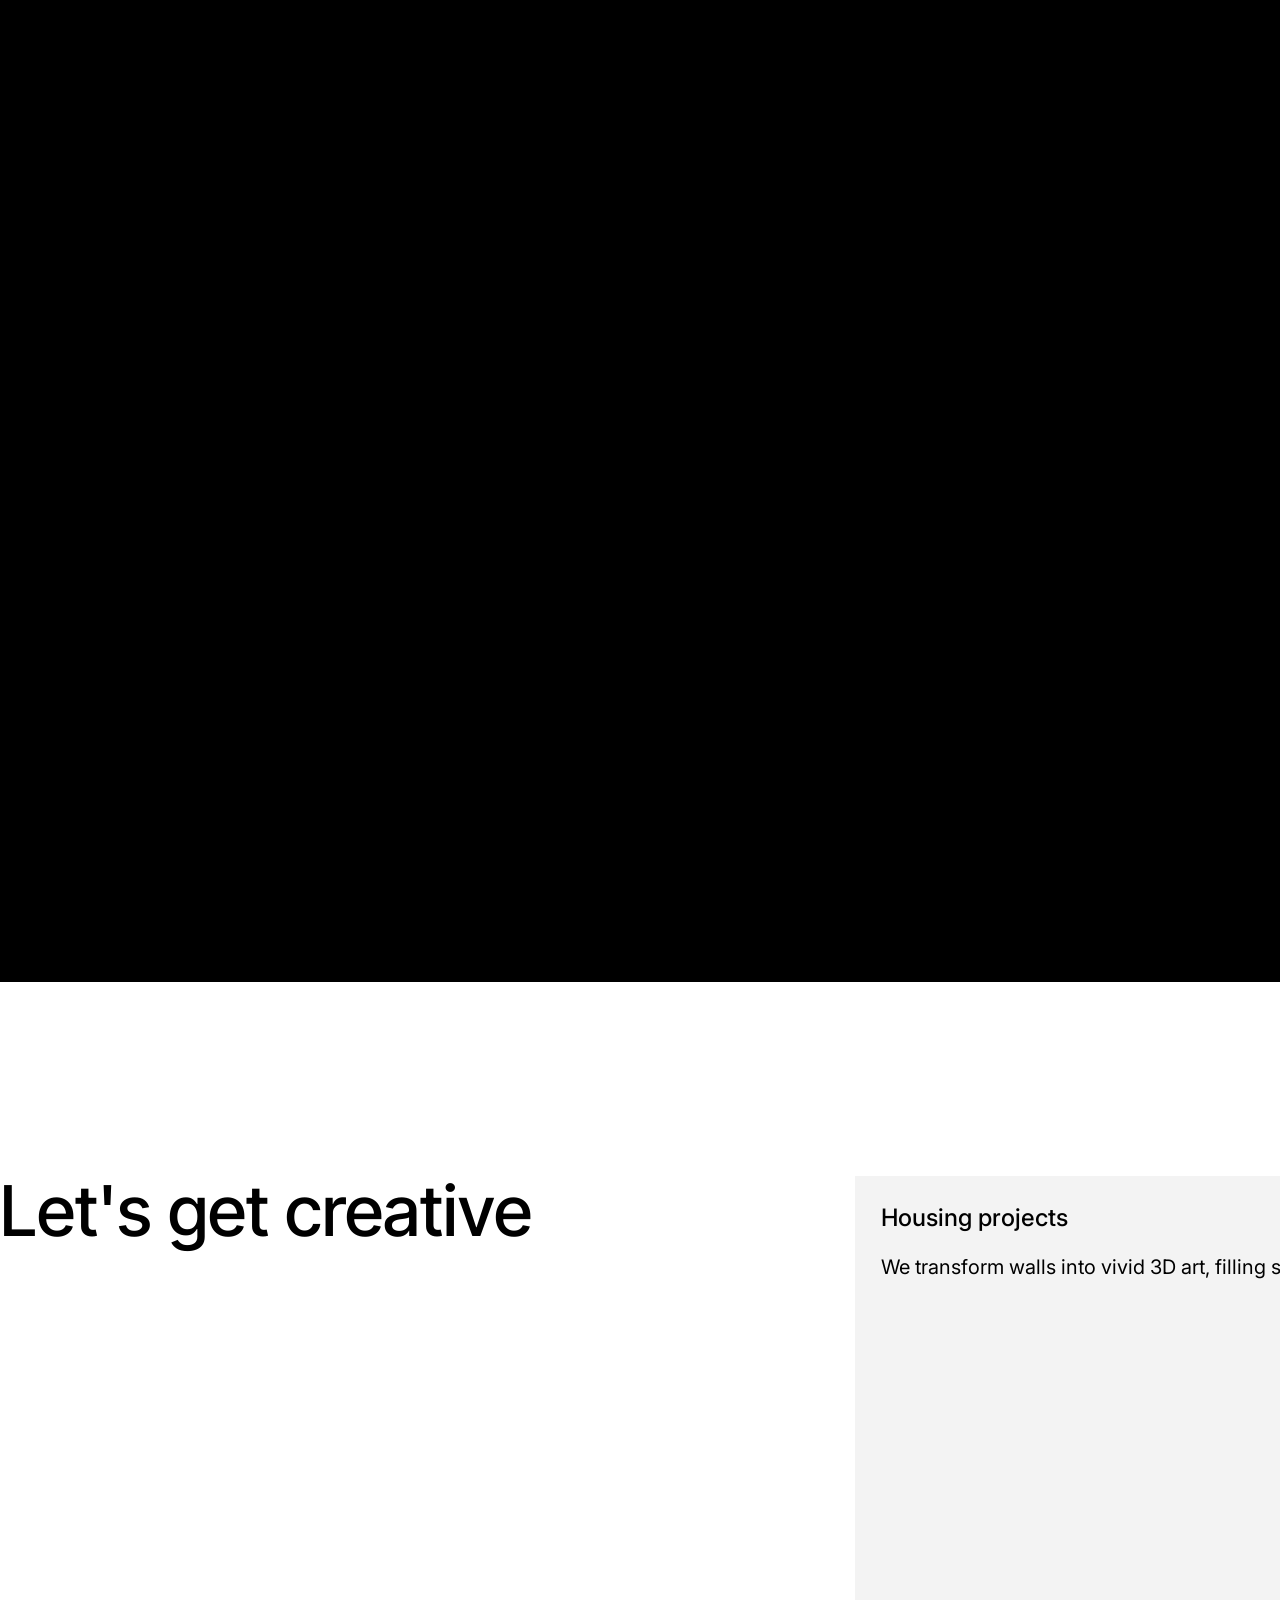
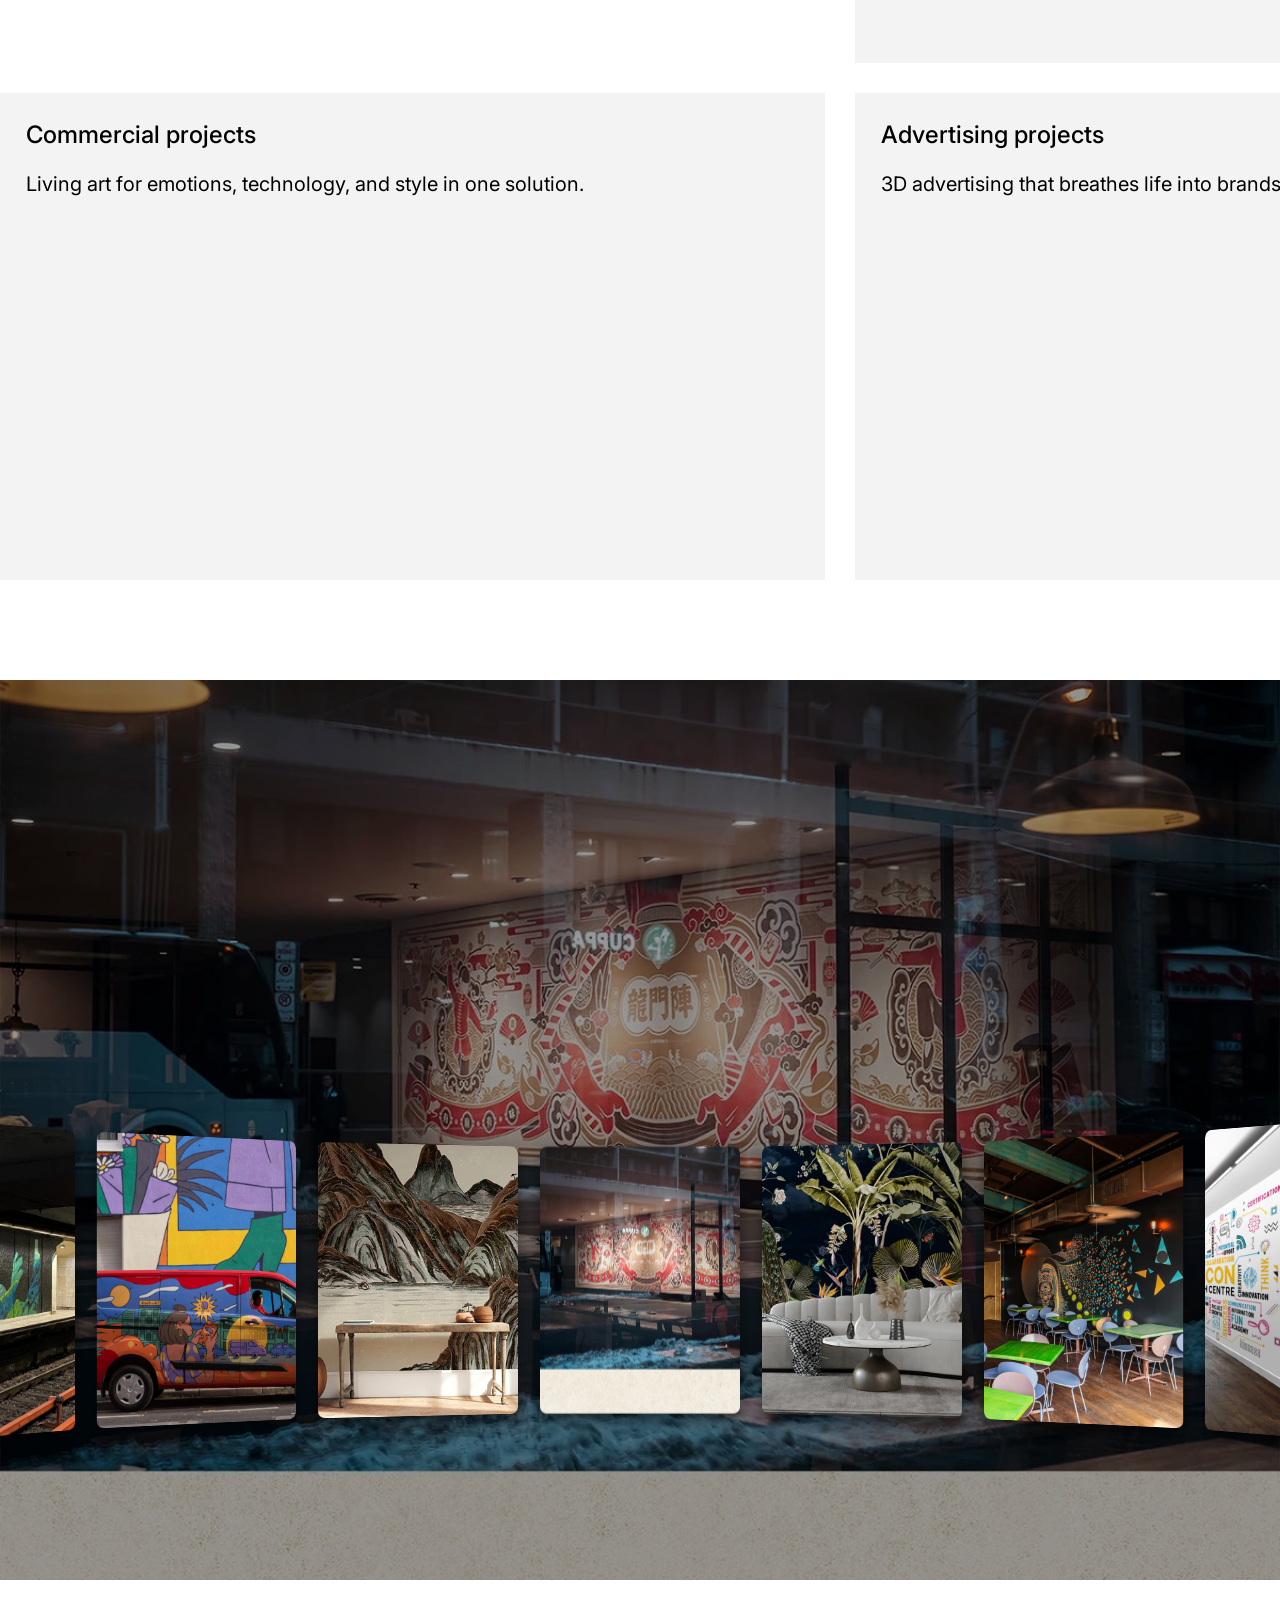
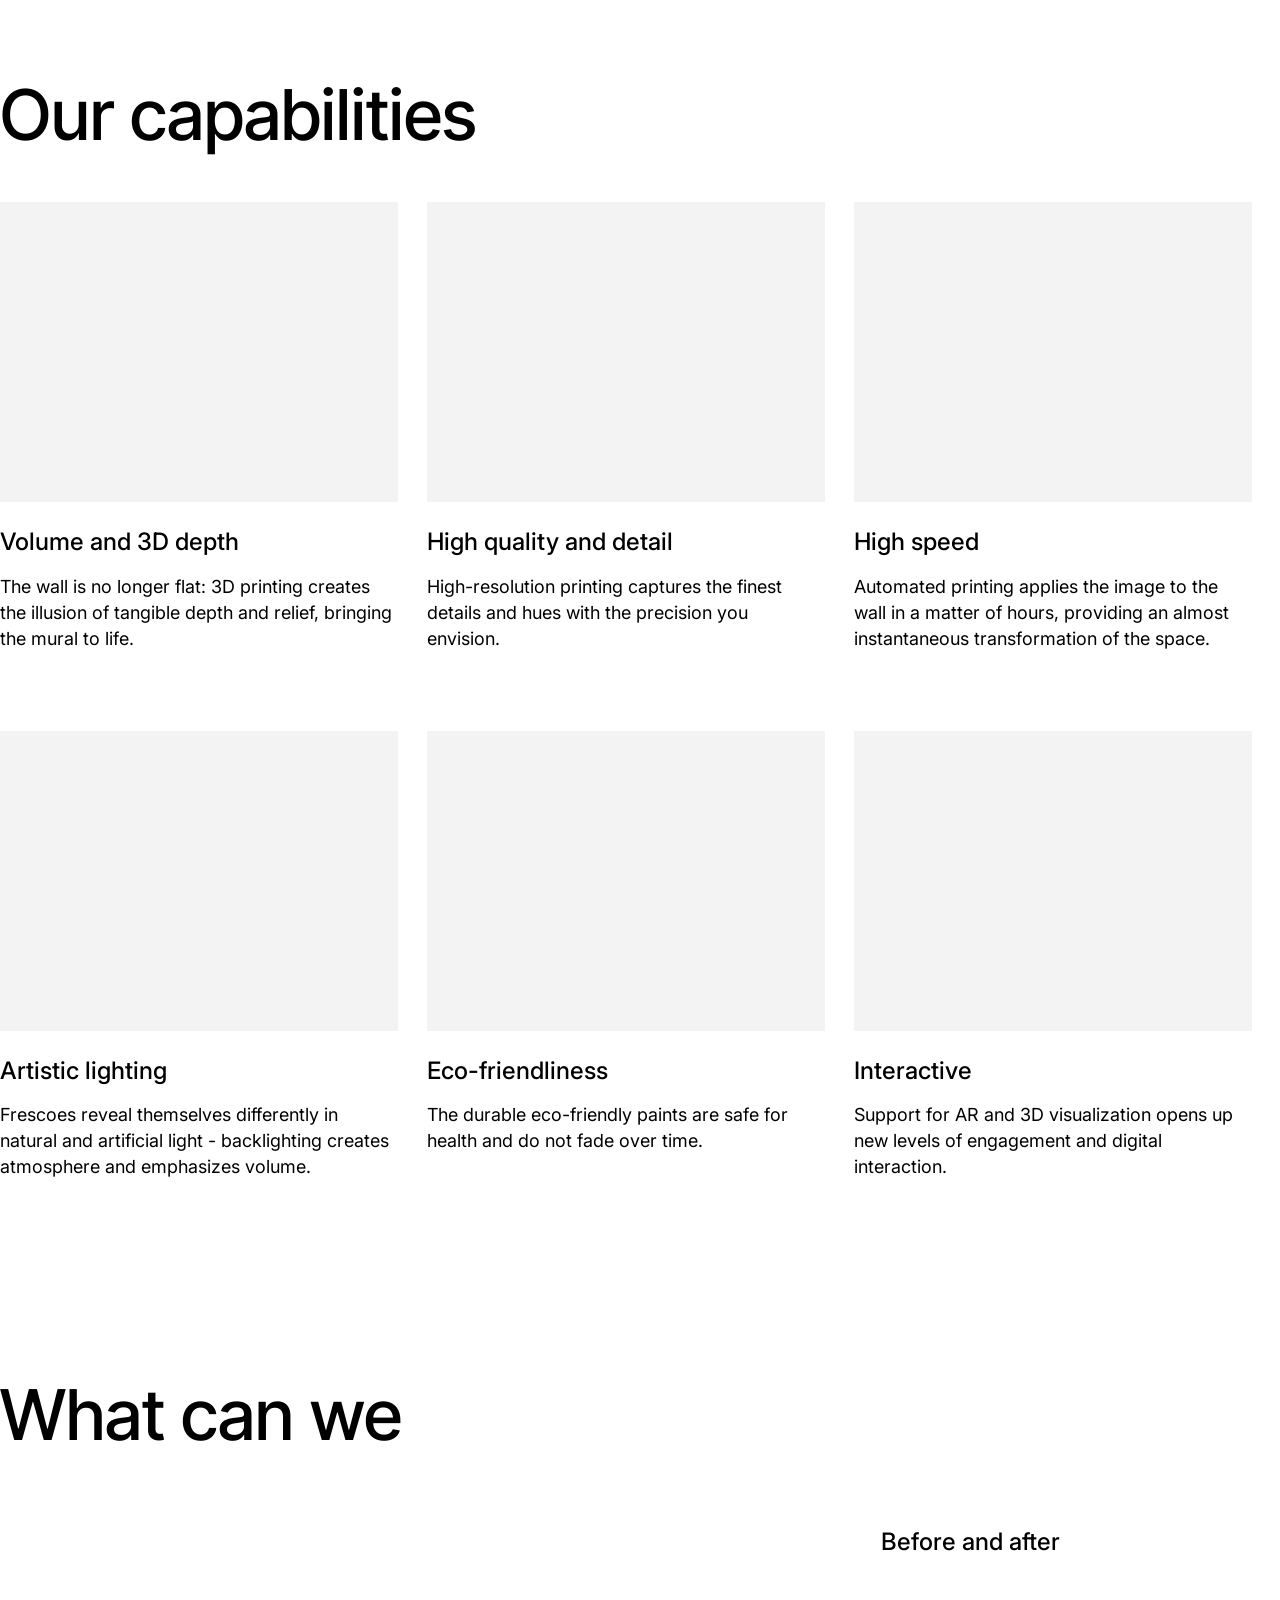
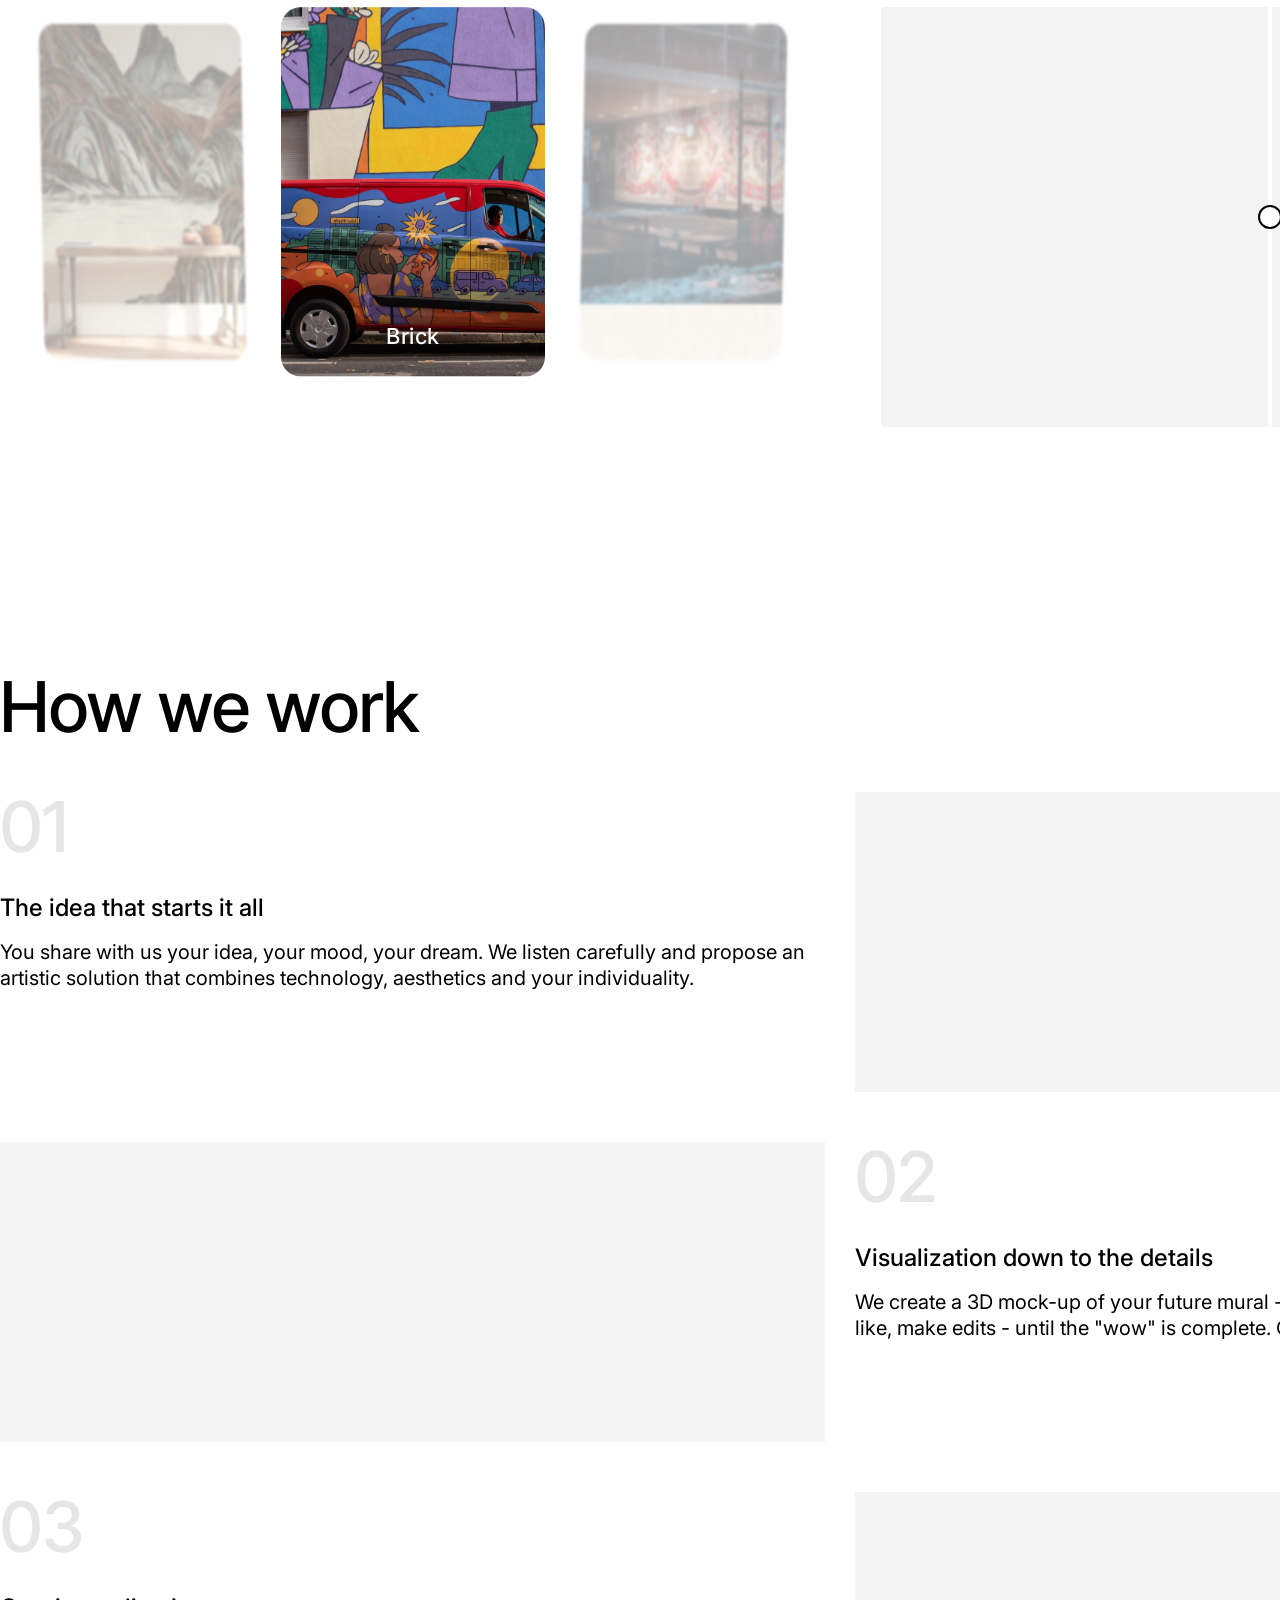
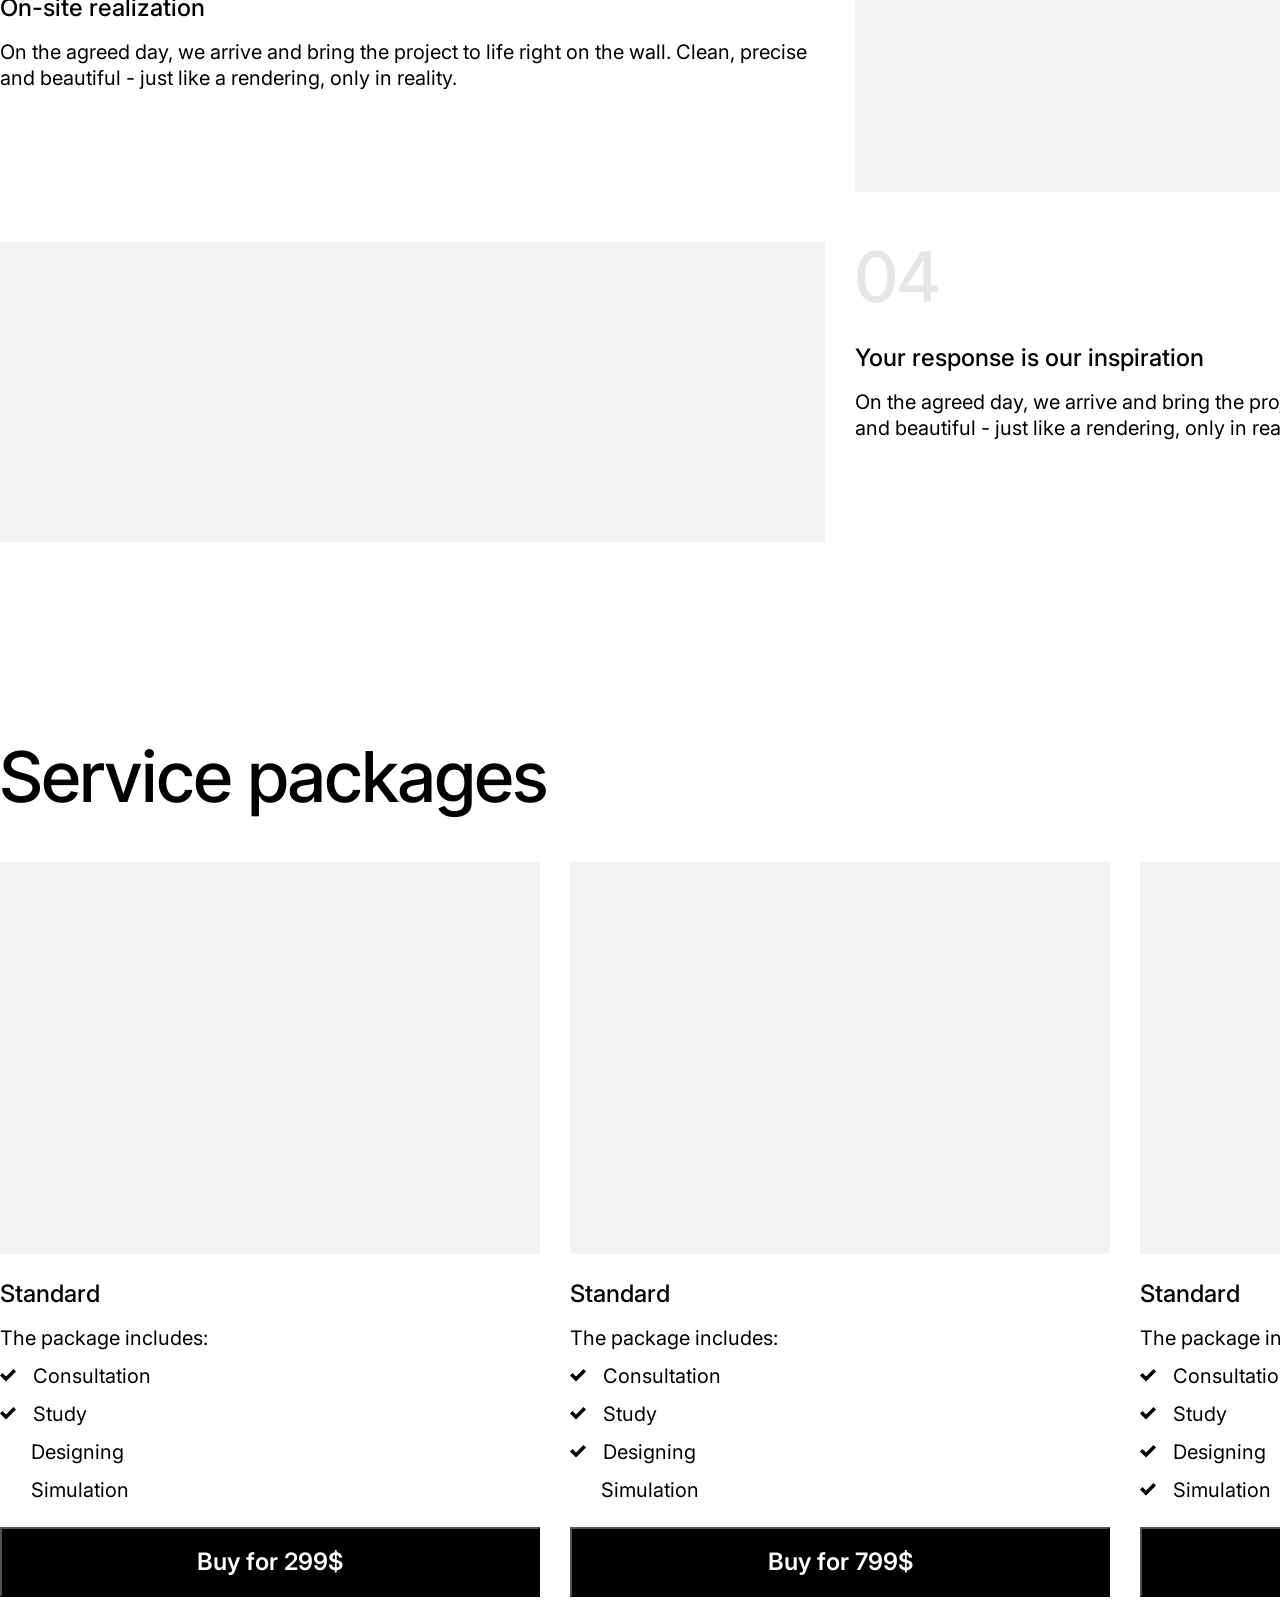
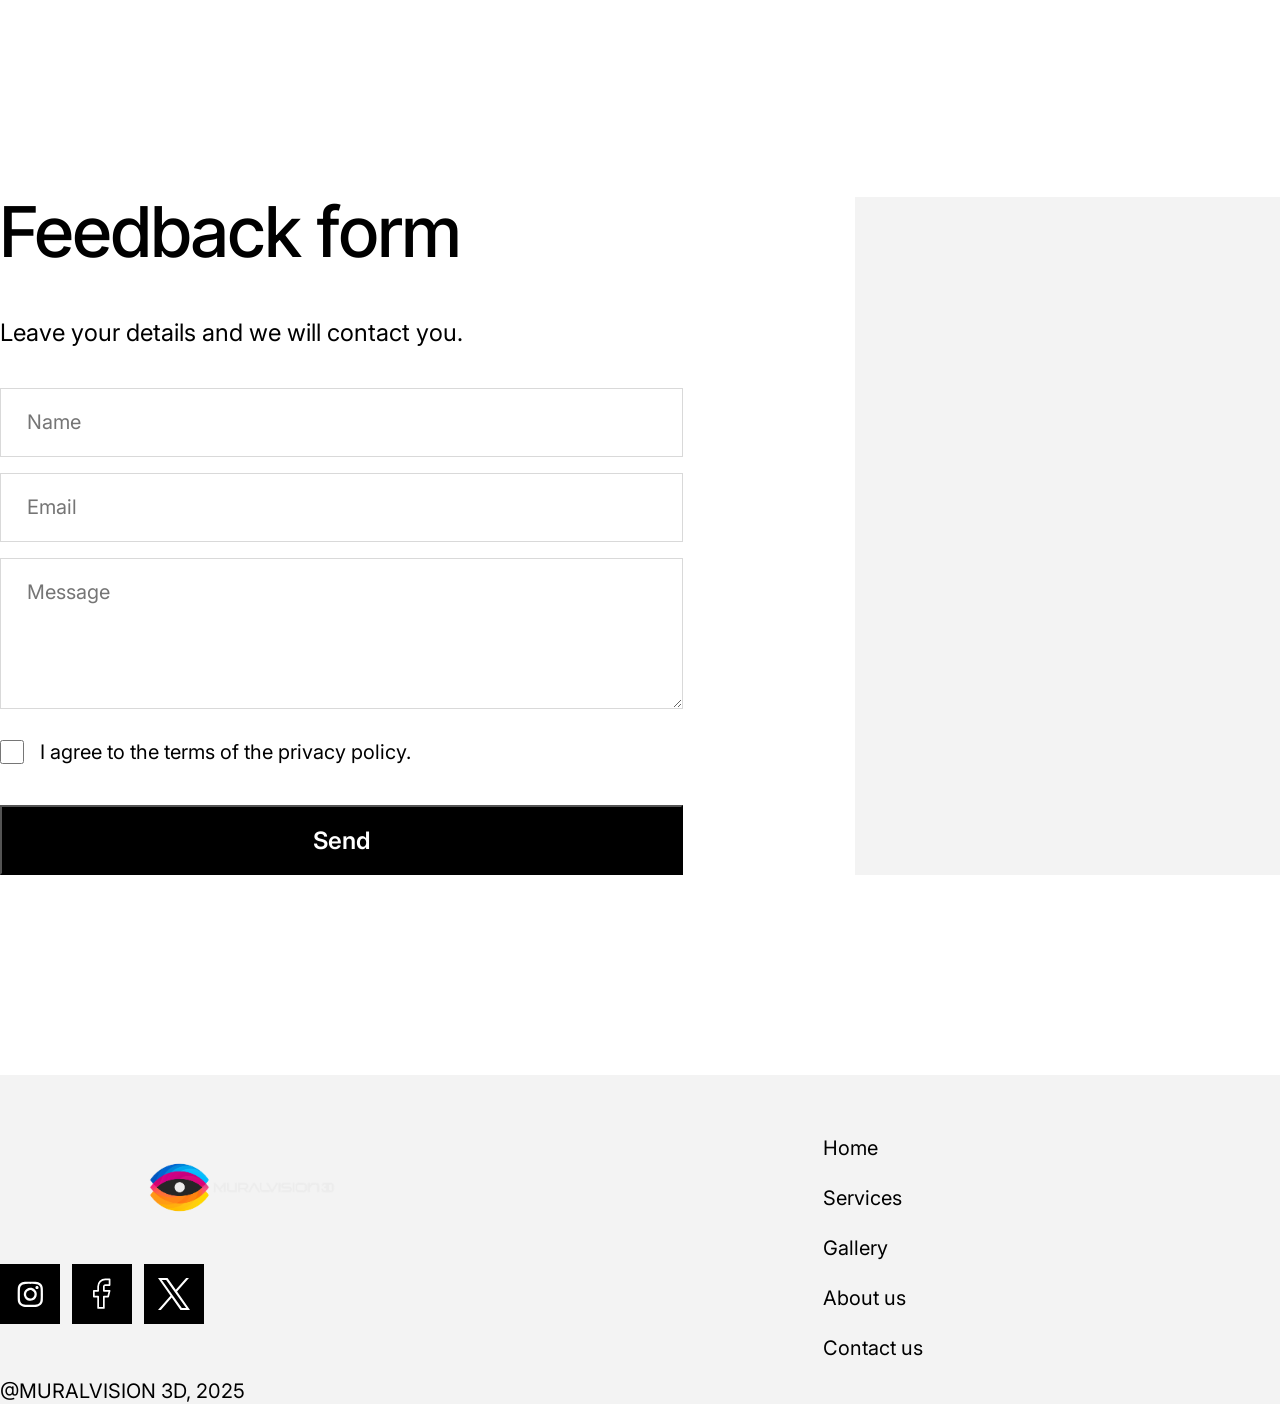
==== index.html @ 9aeaa60d "initial commit with LFS videos" ====
<!DOCTYPE html>
<html lang="en">

<head>
    <meta charset="UTF-8">
    <meta name="viewport" content="width=device-width, initial-scale=1.0">
    <title>WebStudio</title>
    <link rel="preconnect" href="https://fonts.googleapis.com" />
    <link rel="preconnect" href="https://fonts.gstatic.com" crossorigin />
   
    <link rel="preconnect" href="https://fonts.googleapis.com">
    <link rel="preconnect" href="https://fonts.gstatic.com" crossorigin>
    <link
        href="https://fonts.googleapis.com/css2?family=Inter+Tight:ital,wght@0,100..900;1,100..900&family=Inter:ital,opsz,wght@0,14..32,100..900;1,14..32,100..900&display=swap"
        rel="stylesheet">
    <link rel="stylesheet" href="https://cdnjs.cloudflare.com/ajax/libs/modern-normalize/1.1.0/modern-normalize.css"
        integrity="sha512-Y0MM+V6ymRKN2zStTqzQ227DWhhp4Mzdo6gnlRnuaNCbc+YN/ZH0sBCLTM4M0oSy9c9VKiCvd4Jk44aCLrNS5Q=="
        crossorigin="anonymous" referrerpolicy="no-referrer" />
    <link rel="stylesheet" href="./css/styles.css" />

</head>

<body>
    <header id="header" class="header hidden">
        <div class="container"> 
            
            <div class="header-wrap">
                
            <nav class="nav-menu">
                <ul class="list menu-list left-list">
                    <li>
                        <a href="" class="link nav-item ">Home</a>
                    </li>
                    <li>
                        <a href="" class="link nav-item">Services</a>
                    </li>
                </ul>
                <a href="index.html" class="link">
                    <div class="logo-block">
                        <img id="logo" src="./images/Muralvision 3d.png" alt="logo" class="logo"/>
                    </div>
                </a>
                <ul class="list menu-list">
                    <li><a href="" class="link nav-item">Gallery</a></li>
                    <li><a href="" class="link nav-item">About Us</a></li>
                    <li><a href="" class="link nav-item">Contact Us</a></li>
                </ul>
            </nav>
        </div>
     </div>
    </header>
    <main>
        <section id="hero" class="hero">
            <div class="container">
                <video id="video1" autoplay muted playsinline>
                    <source src="./images/MRLVSN3D.mp4" type="video/mp4">
                </video>
                <video id="video2" muted playsinline style="display: none;">
                    <source src="./images/Promo.mp4" type="video/mp4">        
                </video>
                <div class="overlay" id="overlay"></div>
                <div class="hero-content" id="heroContent">
                    <h1 class="hero-title animated-title"><span data-delay="100">We’re</span>
                    <span data-delay="300">a</span>
                    <span data-delay="500">Professional</span>
                    <span data-delay="700">Art</span>
                    <span data-delay="900">Design</span>
                    <span data-delay="1100">Team</span></h1>
                    <p class="hero-text hidden-text">Artistic Innovation in 3D:<br>Where Design, Depth, and Technology Unite</p>
                    <button type="button" class="hero-btn hidden-btn">
                        <span></span>
                        <span></span>
                        <span></span>
                        <span></span>
                        <span>About us</span>
                        </button>
                </div>
            
        </div>
        </section>
        <section class="section-creative">
            <div class="container creative-wrap">
            
            <h2 class="title">Let's get creative</h2>
            <div class="creative-block">
                <h3 class="mini-title">Housing projects</h3>
                <p>We transform walls into vivid 3D art, filling spaces with dreams, energy, and inspiration.</p>
            </div>
            <div class="creative-block">
                <h3 class="mini-title">Commercial projects</h3>
                <p>Living art for emotions, technology, and style in one solution.</p>
            </div>
            <div class="creative-block">
                <h3 class="mini-title">Advertising projects</h3>
                <p>3D advertising that breathes life into brands and captures every eye.</p>
            </div>
            
        </div>
        </section>
        <script src="https://cdnjs.cloudflare.com/ajax/libs/jquery/3.7.1/jquery.min.js"></script>
        <script src="https://cdnjs.cloudflare.com/ajax/libs/gsap/3.12.2/gsap.min.js"></script>
        <script src="script.js"></script>
        <section class="section-gallery" data-barba="container" data-barba-namespace="gallery">
            <div class="gallery-container">
              <div class="gallery-ring">
                <div class="gallery-img" style="background-image:url('images/a1.jpg')">
                  </div>
                  <div class="gallery-img" style="background-image:url('images/a2.jpg')">
                  </div>
                  <div class="gallery-img" style="background-image:url('images/a3.jpg')">
                  </div>
                  <div class="gallery-img" style="background-image:url('images/a4.jpg')">
                  </div>
                  <div class="gallery-img" style="background-image:url('images/a5.png')">
                  </div>
                  <div class="gallery-img" style="background-image:url('images/a6.jpg')">
                  </div>
                  <div class="gallery-img" style="background-image:url('images/a7.jpg')">
                  </div>
                  <div class="gallery-img" style="background-image:url('images/a8.jpg')">
                  </div>
                  <div class="gallery-img" style="background-image:url('images/a9.jpg')">
                  </div>
                  <div class="gallery-img" style="background-image:url('images/a10.jpg')">
                  </div>
                  <div class="gallery-img" style="background-image:url('images/a11.jpg')">
                  </div>
                  <div class="gallery-img" style="background-image:url('images/a12.jpg')">
                  </div>
                  <div class="gallery-img" style="background-image:url('images/a1.jpg')">
                </div>
                <div class="gallery-img" style="background-image:url('images/a2.jpg')">
                </div>
                <div class="gallery-img" style="background-image:url('images/a3.jpg')">
                </div>
                <div class="gallery-img" style="background-image:url('images/a4.jpg')">
              </div>
              <div class="gallery-img" style="background-image:url('images/a5.png')">
            </div>
            <div class="gallery-img" style="background-image:url('images/a6.jpg')">
            </div>
            <div class="gallery-img" style="background-image:url('images/a7.jpg')">
            </div>
            </div>
          </section>
        <section class="section-capabilities">
            <div class="container">
            <h2 class="title">Our capabilities</h2>
            <ul class="list capabilities-wrap">
                <li>
                    <img src="./images/capabilities.jpg" alt="" width="398"  height="300"/>
                    <h3 class="mini-title capabilities-title">Volume and 3D depth</h3>
                    <p class="capabilities-text">The wall is no longer flat: 3D printing creates the illusion of tangible depth and relief, bringing the mural to life.</p>
                </li>
                <li>
                    <img src="./images/capabilities.jpg" alt="" width="398" height="300" />
                    <h3 class="mini-title capabilities-title">High quality and detail</h3>
                    <p class="capabilities-text">
                        High-resolution printing captures the finest details and hues with the precision you envision.
                    </p>
                </li>
                <li>
                    <img src="./images/capabilities.jpg" alt="" width="398" height="300" />
                    <h3 class="mini-title capabilities-title">High speed</h3>
                    <p class="capabilities-text">
                        Automated printing applies the image to the wall in a matter of hours, providing an almost instantaneous transformation
                        of the space.
                    </p>
                </li>
                <li>
                    <img src="./images/capabilities.jpg" alt="" width="398" height="300" />
                    <h3 class="mini-title capabilities-title">Individuality</h3>
                    <p class="capabilities-text">
                        Each mural is created to suit the interior and style - its subject, texture and colors are individual and emphasize the character of the space.
                    </p>
                </li>
                <li>
                    <img src="./images/capabilities.jpg" alt="" width="398" height="300" />
                    <h3 class="mini-title capabilities-title">Artistic lighting</h3>
                    <p class="capabilities-text"> 
                        Frescoes reveal themselves differently in natural and artificial light - backlighting creates atmosphere and emphasizes volume.
                    </p>
                </li>
                <li>
                    <img src="./images/capabilities.jpg" alt="" width="398" height="300" />
                    <h3 class="mini-title capabilities-title">Eco-friendliness</h3>
                    <p class="capabilities-text">
                        The durable eco-friendly paints are safe for health and do not fade over time.
                    </p>
                </li>
                <li>
                    <img src="./images/capabilities.jpg" alt="" width="398" height="300" />
                    <h3 class="mini-title capabilities-title">Interactive</h3>
                    <p class="capabilities-text">Support for AR and 3D visualization opens up new levels of engagement and digital interaction.</p>
                </li>
            </ul>
        </div>
        </section>
        <section class="section-can">
            <div class="container">
                <h2 class="title">What can we</h2>
        
                <div class="can-wrap">
        
                   
                    <!-- 🔹 ВСТАВЛЕННЫЙ БЛОК КАРУСЕЛИ -->
                    <div class="can-block">
                        <div class="section-hero-carousel">
                            <div class="hero-carousel">
                                <div class="hero-carousel__ring" id="ring">
                                    <div class="hero-carousel__card">
                                        <img src="images/a1.jpg" alt="">
                                        <div class="hero-carousel__caption">Wood</div>
                                      </div>
                                      
                                      <div class="hero-carousel__card">
                                        <img src="images/a2.jpg" alt="">
                                        <div class="hero-carousel__caption">Metal</div>
                                      </div>
                                      
                                      <div class="hero-carousel__card">
                                        <img src="images/a3.jpg" alt="">
                                        <div class="hero-carousel__caption">Glass</div>
                                      </div>
                                      <div class="hero-carousel__card">
                                        <img src="images/a1.jpg" alt="">
                                        <div class="hero-carousel__caption">Drywall</div>
                                      </div>
                                      
                                      <div class="hero-carousel__card">
                                        <img src="images/a2.jpg" alt="">
                                        <div class="hero-carousel__caption">Concrete</div>
                                      </div>
                                      
                                      <div class="hero-carousel__card">
                                        <img src="images/a3.jpg" alt="">
                                        <div class="hero-carousel__caption">Brick</div>
                                      </div>
                                      <div class="hero-carousel__card">
                                        <img src="images/a1.jpg" alt="">
                                        <div class="hero-carousel__caption">Tile</div>
                                      </div>
                                      
                                      <div class="hero-carousel__card">
                                        <img src="images/a2.jpg" alt="">
                                        <div class="hero-carousel__caption">Wood</div>
                                      </div>
                                      
                                      <div class="hero-carousel__card">
                                        <img src="images/a3.jpg" alt="">
                                        <div class="hero-carousel__caption">Metal</div>
                                      </div>
                                      <div class="hero-carousel__card">
                                        <img src="images/a3.jpg" alt="">
                                        <div class="hero-carousel__caption">Glass</div>
                                      </div>
                                      <div class="hero-carousel__card">
                                        <img src="images/a1.jpg" alt="">
                                        <div class="hero-carousel__caption">Drywall</div>
                                      </div>   
                                </div>
                            </div>
                        </div>
                    </div>
                    <!-- Второй блок с видео -->
                    <div class="can-block">
                        <h3 class="mini-title can-title">Before and after</h3>
        
                        <div class="compare-wrapper" style="margin-top: 30px;">
                            <div class="compare-container" id="compareContainer">
        
                                <!-- Видео До -->
                                <video id="videoBefore"
                                       class="compare-video"
                                       src="images/wall.mp4"
                                       autoplay muted loop playsinline></video>
        
                                <!-- Видео После -->
                                <video id="videoAfter"
                                       class="compare-video"
                                       src="images/clean_wall.mp4"
                                       autoplay muted loop playsinline></video>
        
                                <!-- Ползунок -->
                                <div class="slider" id="slider">
                                    <div class="bar"></div>
                                    <div class="handle"></div>
                                </div>
        
                            </div>
                        </div>
                    </div>
        
                </div>
            </div>
        </section>
             
        <section class="section-oder">
            <div class="container">
            <h2 class="title">How we work</h2>
            <ul class="list oder-list" >
                <li class="oder-item">
                    <div>
                    <span class="oder-number">01</span>
                    <h3 class="mini-title">The idea that starts it all</h3>
                    <p class="oder-text">
                       You share with us your idea, your mood, your dream.
                       We listen carefully and propose an artistic solution that combines technology, aesthetics and your individuality.
                    </p>
                    </div>
                    <img src="./images/capabilities.jpg" alt="" width="825" height="300"/>
                </li>
                <li class="oder-item">
                    <div>
                        <span class="oder-number">02</span>
                        <h3 class="mini-title">Visualization down to the details</h3>
                        <p class="oder-text">
                            We create a 3D mock-up of your future mural - right in the interior.
                            You see how it will look like, make edits - until the "wow" is complete. Only then do we start the process.

                        </p>
                        
                    </div>
                    <img src="./images/capabilities.jpg" alt="" width="825" height="300" />
                </li>
                <li class="oder-item">
                    <div>
                        <span class="oder-number">03</span>
                        <h3 class="mini-title">On-site realization</h3>
                        <p class="oder-text">
                            On the agreed day, we arrive and bring the project to life right on the wall.
                            Clean, precise and beautiful - just like a rendering, only in reality.
                        
                        </p>
                        
                    </div>
                    <img src="./images/capabilities.jpg" alt="" width="825" height="300" />
                </li>
                <li class="oder-item">
                    <div>
                        <span class="oder-number">04</span>
                        <h3 class="mini-title">Your response is our inspiration</h3>
                        <p class="oder-text">
                            On the agreed day, we arrive and bring the project to life right on the wall.
                            Clean, precise and beautiful - just like a rendering, only in reality.
                        </p>
                        
                    </div>
                    <img src="./images/capabilities.jpg" alt="" width="825" height="300" />
                </li>
            </ul>
        </div>
        </section>
        <section class="section-packages">
            <div class="container">
            <h2 class="title">Service packages</h2>
            <ul class="list packages-list">
                <li>
                    <img src="./images/capabilities.jpg" alt="" width="540" height="392" />
                    <h3 class="mini-title packages-title">Standard</h3>
                    <p>The package includes:</p>
                    <ul class="list packages-item-list">
                        <li class="packages-point">
                             <svg width="16" height="16" class="icon">
                                    <use href="./images/icons.svg#icon-checkmark1"></use>
                             </svg>  
                            
                            Consultation
                        </li>
                        <li class="packages-point">
                            <svg width="16" height="16" class="icon">
                                <use href="./images/icons.svg#icon-checkmark1"></use>
                            </svg>
                            Study
                        </li>
                        <li class="packages-point">
                            <svg width="14" height="13" class="icon">
                                <use href="./images/icons.svg#icon-close"></use>
                            </svg>
                            Designing
                        </li>
                        <li>
                            <svg width="14" height="13" class="icon">
                                <use href="./images/icons.svg#icon-close"></use>
                            </svg>
                            Simulation
                        </li>
                    </ul>
                    <button type="button" class="packages-btn">Buy for 299$</button>
                </li>
                <li>
                    <img src="./images/capabilities.jpg" alt="" width="540" height="392" />
                    <h3 class="mini-title packages-title">Standard</h3>
                    <p>The package includes:</p>
                    <ul class="list packages-item-list" >
                        <li class="packages-point">
                            <svg width="16" height="16" class="icon">
                                <use href="./images/icons.svg#icon-checkmark1"></use>
                            </svg>
                            Consultation
                        </li>
                        <li class="packages-point">
                            <svg width="16" height="16" class="icon">
                                <use href="./images/icons.svg#icon-checkmark1"></use>
                            </svg>
                            Study
                        </li>
                        <li class="packages-point">
                            
                            <svg width="16" height="16" class="icon">
                                <use href="./images/icons.svg#icon-checkmark1"></use>
                            </svg>
                            Designing
                        </li>
                        <li>
                            <svg width="14" height="13" class="icon">
                                <use href="./images/icons.svg#icon-close"></use>
                            </svg>
                            Simulation
                        </li>
                    </ul>
                    <button type="button" class="packages-btn">Buy for 799$</button>
                </li>
                <li>
                    <img src="./images/capabilities.jpg" alt="" width="540" height="392" />
                    <h3 class="mini-title packages-title">Standard</h3>
                    <p>The package includes:</p>
                    <ul class="list packages-item-list">
                        <li class="packages-point">
                            <svg width="16" height="16" class="icon">
                                <use href="./images/icons.svg#icon-checkmark1"></use>
                            </svg>
                            Consultation
                        </li>
                        <li class="packages-point">
                            <svg width="16" height="16" class="icon">
                                <use href="./images/icons.svg#icon-checkmark1"></use>
                            </svg>
                            Study
                        </li>
                        <li class="packages-point">
                            <svg width="16" height="16" class="icon">
                                <use href="./images/icons.svg#icon-checkmark1"></use>
                            </svg>
                            Designing
                        </li>
                        <li>
                            <svg width="16" height="16" class="icon">
                                <use href="./images/icons.svg#icon-checkmark1"></use>
                            </svg>
                            Simulation
                        </li>
                    </ul>
                    <button type="button" class="packages-btn">Buy for 999$</button>
                </li>
            </ul>
        </div>
        </section>
        <section class="section-feedback">
            <div class="container feedback-wrap">
            <div>
                <h2 class="title">Feedback form</h2>
                <p class="feedback-text">Leave your details and we will contact you.</p>
                <form class="feedback-form">
                    <input type="text" placeholder="Name" class="form-name">
                    <input type="email" placeholder="Email">
                    <textarea placeholder="Message"></textarea>
                    <div class="checkbox-wrap">
                        <input type="checkbox" id="privacy" required>
                        <label for="privacy">I agree to the terms of the privacy policy.</label>
                    </div>
                    <button type="submit">Send</button>
                </form>
                
                
            </div>
            <div class="feedback-img"></div>
            </div>
        </section>
    </main>
    <footer class="footer">
        <div class="container footer-wrap">
        <div class="footer-left">
            <div class="logo-block">
                <img id="logo" src="./images/Muralvision 3d.png" alt="logo" class="logo" />
            </div>
            <ul class="list social-list">
                <div class="social-wrap">
                    <svg width="26.62" height="26.64" class="social-icon">
                        <use href="./images/icons.svg#icon-Vector"></use>
                    </svg>
                </div>
                <div class="social-wrap">
                    <svg width="18.33" height="33.33" class="social-icon1">
                        <use href="./images/icons.svg#icon-Vector-1"></use>
                    </svg>
                </div>
                <div class="social-wrap">
                    <svg width="32" height="32" class="social-icon">
                        <use href="./images/icons.svg#icon-Vector-2"></use>
                    </svg>
                </div>
            </ul>
            <p>@MURALVISION 3D, 2025</p>
        </div>
        <div class="footer-center">
            <ul class="list footer-list">
                <li><a href="#" class="link footer-link">Home</a></li>
                <li><a href="#" class="link footer-link">Services</a></li>
                <li><a href="#" class="link footer-link">Gallery</a></li>
                <li><a href="#" class="link footer-link">About us</a></li>
                <li><a href="#" class="link footer-link">Contact us</a></li>
            </ul>
        </div>
        <div class="footer-right">
            <ul class="list right-footer-list">
                <li class="grey-text">Our phone:</li>
                <li class="footer-text">+7 (777) 888-99-88</li>
                <li class="grey-text">Our address:</li>
                <li class="footer-text">3427 Oakridge Drive, Austin, TX 78704, USA</li>
                <li class="footer-text">PRIVACY POLICY</li>
            </ul>
        </div>
    </div>
    
    </footer>
    <script src="script.js"></script>
</body>
</html>
---- css/styles.css ----
/*   НУЖНО ДОБАВИТЬ РУТ С ОСНОВНІМИ ЦВЕТАМИ, КОТОРЫЕ ДОЛЖЕН ВЫБРАТЬ ЗАКАЗЧИК*/
h1,
h2,
h3,
h4,
p,
ul {
    margin: 0;
    padding: 0;

}

img {
    display: block;
}

.list {
    list-style: none;
}

.link {
    text-decoration: none;
}

body {
    font-family: 'Inter';
    font-style: normal;
    font-weight: 400;
    font-size: 20px;
    line-height: 130%;
    color: black;

}

.container {
    width: 1680px;
    margin-left: auto;
    margin-right: auto;
    
}

/*      ******  HEADER  ******    */

.header{
    
    position: fixed;
    width: 100%;
    z-index: 10;
    background: transparent;
    transition: background 0.5s ease, opacity 0.5s ease;
    opacity: 1;
    display: flex;
    align-items: center;
}   

header.scrolled {
    background: black; }


header.hidden {
    opacity: 0;
    pointer-events: none;     }

/*.logo-block{
    width: 208px;
    height: 62px;
    /*padding: 18px 80px;
    /*border: 1px solid #DADADA;
    color: black;

}
*/
.logo {
    width: 210px;
    margin-left: 137px;
        
}

.header-wrap {
    display: flex;
    justify-content: space-between;
    
    align-items: center;
    

}

/*.left-list {
    margin-right: 137px;
}*/

.nav-menu {
    
    display: flex;
    align-items: center;
    gap: 334px;
    width: 1680px;
    justify-content: space-between;

}

.nav-item{
    font-family: 'Inter';
    font-style: normal;
    font-weight: 400;
    font-size: 22px;
    line-height: 130%;
    color: #ffffff;
    position: relative;
}

.nav-item::after{
    content: '';
    position: absolute;
    width: 0;
    height: 3px;
    background: #FFFFFF;
    bottom: -7px;
    left: 50%;
    transition: all 0.3s ease;
}

.nav-item:hover::after{
    width: 100%;
    left: 0;
}


.menu-list{
    display: flex;
    gap: 70px;
}

/*  *****    HERO   ******  */

.hero {
    background-color: #000000;
    padding-top: 200px;
    padding-bottom: 190px;
    position: relative;
    overflow: hidden;
}
.hero video {
    position: absolute;
    top: 0;
    left: 0;
    width: 100%;
    height: 100%;
    object-fit: cover;
    z-index: 0; 
}

.overlay {
    position: absolute;
    top: 0;
    left: 0;
    width: 100%;
    height: 100%;
    background: rgba(0, 0, 0, 0.4);
    backdrop-filter: blur(4px);
    /* размытие */
    opacity: 0;
    transition: opacity 1s ease-in-out;
    z-index: 1;
}

.overlay.visible {
    opacity: 1; 
}

.hero-content {
    position: relative;
    z-index: 2;
    color: white;
    opacity: 0;
    padding-bottom: 74px;
    /*transform: perspective(600px)  translateY(40px);
    transition: opacity 1s ease, transform 1s ease; */
    
    
}

/* Класс, который появится при старте второго видео */
.hero-content.visible {
    opacity: 1;
    /*transform: perspective(600px)  translateY(0); 
    */
} 

.hero-title {
    font-family: 'Inter Tight';
    font-style: normal;
    font-weight: 600;
    font-size: 100px;
    line-height: 100%;
    margin-bottom: 40px;
    width: 723px;
    
}

.hero-title span {
    display: inline-block;
    opacity: 0;
    transform: translateY(30px);
    transition: opacity 0.6s ease, transform 0.6s ease;
}

.hero-title span.visible {
    opacity: 1;
    transform: translateY(0); }

.hero-text {
    font-family: 'Inter';
    font-style: normal;
    font-weight: 400;
    font-size: 24px;
    line-height: 130%;
    margin-bottom: 90px;
}

.hero-btn{
    font-family: inherit;
    font-style: normal;
    font-weight: 600;
    font-size: 24px;
    line-height: 130%;
    
    
    cursor: pointer;
    display: inline-flex;
    align-items: center;
    color: #FFFFFF;
    border: none;
    transform: rotate(-25deg) skew(25deg);
    transform-style: preserve-3d;
    position: relative;
    background: transparent;
    white-space: nowrap;

    
}

/*.hero-btn::before{
    content: "";
        position: absolute;
        top: 5px;
        left: -9px;
        width: 9px;
        height: 100%;
        background: #2a2a2a;
        transform: skewY(-49deg);

}
*/
.hero-btn span {
    position: absolute;
    top: 0;
    left: 0;
    width: 225px;
    height: 70px;
    background: #000000;
    color: #fff;
    font-size: 25px;
    transition: 1.1s ease-out;
    padding: 19px 32px; }

.hero-btn:hover span {
    z-index: 1000;
    transition: 0.3s;
    color: #fff;
    }
    
.hero-btn:hover span:nth-child(5) {
    transform: translate(40px, -40px);
    opacity: 1;
    }
    
.hero-btn:hover span:nth-child(4) {
    transform: translate(30px, -30px);
    opacity: 0.8;
    }

.hero-btn:hover span:nth-child(3) {
    transform: translate(20px, -20px);
    opacity: 0.6;
    }
    
.hero-btn:hover span:nth-child(2) {
    transform: translate(10px, -10px);
    opacity: 0.4;
    }
    
.hero-btn:hover span:nth-child(1) {
    transform: translate(0px, 0px);
    opacity: 0.2;
    }
    
.hero-btn:active span:nth-child(5) {
    transform: translate(20px, -20px);
    opacity: 1;
    }
    
.hero-btn:active span:nth-child(4) {
    transform: translate(15px, -15px);
    }
    
.hero-btn:active span:nth-child(3) {
    transform: translate(10px, -10px);
    }
    
.hero-btn:active span:nth-child(2) {
        transform: translate(5px, -5px);
    }
    
.hero-btn:active span:nth-child(1) {
    transform: translate(0px, 0px);
    }
    
        .hero-btn:hover span {
            background: #52e19f;   }
.hero-text,
.hero-btn {
    opacity: 0;
    transform: translateY(30px);
    transition: opacity 0.6s ease, transform 0.6s ease;
}

.hero-text.visible,
.hero-btn.visible {
    opacity: 1;
    transform: translateY(0); }



/*      ****** CREATIVE  ******      */

.section-creative {
    padding-top: 194px;
    padding-bottom: 100px;
}

.title {
    font-family: 'Inter Tight';
    font-style: normal;
    font-weight: 500;
    font-size: 70px;
    line-height: 100%;
    color: #000000;
}

.creative-block {
    width: 825px;
    height: 487px;
    background-color: #F3F3F3;
    display: flex;
    flex-direction: column;
    align-items: flex-start;
    padding: 0px;
    gap: 20px;
    padding-top: 26px;
    padding-left: 26px;
}

.creative-block.wide {
    width: 100%; /* или конкретное значение, например 1200px */
    max-width: 100%; /* если нужно ограничить */
}

.creative-wrap {
    display: flex;
    flex-wrap: wrap;
    gap: 30px;
    justify-content: space-between;
}


/*      ****** GALLERY  ******      */


body {
    background: #fff;
    margin: 0;
    padding: 0;
    height: 100%;
}
.section-gallery {
    position: relative; /* обязательно, чтобы ::before позиционировался относительно секции */
    padding: 100px 0;
    background-size: cover;
    background-position: center;
    z-index: 0;
    height: 100vh;
    display: flex;
    align-items: flex-end;   /* <-- прижали контент вниз */
    justify-content: center; /* <-- по центру по горизонтали */
}
.section-gallery::before {
    content: "";
    position: absolute;
    top: 0;
    left: 0;
    width: 100%;
    height: 100%;
    background: rgba(0, 0, 0, 0.4); /* степень затемнения */
    z-index: -1; /* чтобы затемнение было за контентом */
}
.gallery-container {
    perspective: 2000px;
    width: 300px;
    height: 400px;
    margin: 0 auto;
    position: relative;
    user-select: none;
}
.gallery-ring {
    width: 100%;
    height: 100%;
    position: relative;
    transform-style: preserve-3d;
    cursor: grab;
}
.gallery-img {
    position: absolute;
    width: 300px;
    height: 400px;
    top: 0;
    left: 0;
    background-size: cover;
    background-position: center;
    border-radius: 10px;
    box-shadow: 0 10px 20px rgba(0,0,0,0.5);
    backface-visibility: hidden;
    transition: opacity 0.3s ease, transform 0.3s ease, box-shadow 0.3s ease, filter 0.3s ease;
    display: flex; /* добавлено */
    align-items: flex-end; /* добавлено */
    justify-content: center; /* добавлено */
}

/* подписи на слайдах */
.img-caption {
    background: rgba(0, 0, 0, 0.5);
    color: white;
    padding: 8px 12px;
    font-size: 16px;
    text-align: center;
    border-radius: 4px 4px 0 0;
    max-width: 90%;
    margin-bottom: 10px; /* отступ от нижнего края */
}

/* Эффект при наведении */
.gallery-img:hover {
    transform: scale(1.15) translateY(-10px);
    box-shadow: 0 20px 30px rgba(0,0,0,0.7);
    z-index: 10;
}
/* Когда галерея в режиме наведения — все картинки затемнены */
.gallery-ring.hovered .gallery-img {
    filter: brightness(0.6);
}
/* Картинка под курсором — ярче */
.gallery-ring.hovered .gallery-img:hover {
    filter: brightness(1.1);
}


/*      ****** CAPABILITIES  ******      */

.section-capabilities{
    padding-top: 100px;
    padding-bottom: 100px;
}

.capabilities-wrap {
    display: flex;
    column-gap: 29px;
    row-gap: 53px;
    margin-top: 52px;
    flex-wrap: wrap;
    
}
.mini-title{
    font-family: 'Inter';
    font-style: normal;
    font-weight: 500;
    font-size: 24px;
    line-height: 130%;
}

.capabilities-title{
    margin-top: 24px;
    margin-bottom: 16px;
}
.capabilities-text{
    width: 398px;
    font-size: 18px;
}

/*      ****** WHAT CAN WE  ******      */

.section-can {
    padding-top: 100px;
    padding-bottom: 100px;
}

.can-wrap {
    display: flex;
    gap: 30px;
    margin-top: 50px;
    flex-wrap: wrap; /* чтобы блоки не ломались на маленьких экранах */
}

/* Первый блок "Surfaces" */
.can-block {
    width: 825px;
    min-height: 520px;
    padding: 26px;
    box-sizing: border-box;
    display: flex;
    flex-direction: column;
    background-color: transparent; /* убран серый фон */
}

/* Заголовки и текст */
.can-title {
    margin-bottom: 20px;
}

.can-text {
    width: 100%;
    max-width: 683px;
}

/* Кнопки "Before/After" (если нужны) */
.before-after-btn {
    display: flex;
    justify-content: center;
    align-items: center;
    width: 76px;
    height: 76px;
    border-radius: 50%;
    border: 1px solid #000;
    margin: 30px auto 0;
    cursor: pointer;
}

/* ===== Видеосравнение (Before/After) ===== */
.compare-wrapper {
    width: 100%;
    height: 420px; /* Можно регулировать по макету */
    margin-top: 20px;
    position: relative;
    background-color: #F3F3F3;
    overflow: hidden;
    border-radius: 4px;
}

.compare-container {
    width: 100%;
    height: 100%;
    position: relative;
}

.compare-video {
    position: absolute;
    top: 0;
    left: 0;
    width: 100%;
    height: 100%;
    object-fit: cover;
}

/* Ползунок */
.slider {
    position: absolute;
    top: 0;
    bottom: 0;
    width: 4px;
    background: rgba(255, 255, 255, 0.9);
    cursor: ew-resize;
    z-index: 1;
    display: flex;
    align-items: center;
}

.slider .bar {
    width: 4px;
    height: 100%;
    background: #fff;
}

.slider .handle {
    width: 24px;
    height: 24px;
    background: #fff;
    border: 2px solid #000;
    border-radius: 50%;
    position: absolute;
    left: 50%;
    top: 50%;
    transform: translate(-50%, -50%);
}

/* Адаптив */
@media screen and (max-width: 900px) {
    .can-wrap {
        flex-direction: column;
        gap: 30px;
    }

    .can-block {
        width: 100%;
    }

    .compare-wrapper {
        height: 300px;
    }
}

/* ===== HERO 3D CAROUSEL (FIX) ===== */

.section-hero-carousel {
    position: relative;
    width: 100%;
    height: 520px;
    perspective: 700px;
    overflow: hidden;
}

.hero-carousel {
    position: relative;
    width: 100%;
    height: 100%;
}

.hero-carousel__ring {
    position: absolute;
    inset: 0;
    transform-style: preserve-3d;
    will-change: transform;
}

.hero-carousel__card {
    position: absolute;
    top: 50%;
    left: 50%;
    width: 300px;
    height: 420px;
    border-radius: 18px;
    overflow: hidden;
    background: #111;
    backface-visibility: hidden;
    transform-style: preserve-3d;
    pointer-events: auto;
}

.hero-carousel__card img {
    width: 100%;
    height: 100%;
    object-fit: cover;
    display: block;
}
.section-hero-carousel {
    touch-action: pan-y; /* ✅ вертикальный скролл ок, drag — через JS */
    -ms-touch-action: pan-y;
}

.hero-carousel__card img {
    pointer-events: none;
    user-select: none;
    -webkit-user-drag: none;
}
.hero-carousel__caption {
    position: absolute;
    left: 0;
    right: 0;
    bottom: 24px;
    text-align: center;

    font-size: 20px;
    font-weight: 500;
    color: white;
    letter-spacing: 0.02em;

    opacity: 0;
    transform: translateY(20px);
    transition:
        opacity 0.45s ease,
        transform 0.45s ease;

    pointer-events: none;
}

/* активное состояние */
.hero-carousel__card.is-active .hero-carousel__caption {
    opacity: 1;
    transform: translateY(0);
}
.hero-carousel__card::before {
    content: "";
    position: absolute;
    left: 0;
    right: 0;
    bottom: 0;
    height: 40%;

    background: linear-gradient(
        to top,
        rgba(0,0,0,0.55),
        rgba(0,0,0,0)
    );

    opacity: 0;
    transition: opacity 0.6s ease;
    pointer-events: none;
}
/* УМЕНЬШЕНИЕ КАРТОЧЕК КАРУСЕЛИ */
.hero-carousel__card {
    width: 240px !important;  /* 300px * 0.8 = 240px (минус 20%) */
    height: 336px !important; /* 420px * 0.8 = 336px */
}

/*      ****** HOW WE WORK  ******      */

.section-oder {
    padding-top: 100px;
    padding-bottom: 100px;
}
.oder-item{
    display: flex;
    justify-content: space-between;
    margin-top: 50px;
}
.oder-text{
    width: 825px;
    margin-top: 16px;
}
.oder-number{
    display: block;
    font-family: 'Inter Tight';
    font-style: normal;
    font-weight: 500;
    font-size: 70px;
    line-height: 100%;
    color: #E6E6E6;
    margin-bottom: 30px;
}

.oder-item:nth-child(2n){
    flex-direction: row-reverse;
}

/*      ****** PACKAGES  ******      */

.section-packages{
    padding-top: 100px;
    padding-bottom: 100px;
    
}

.packages-list {
    display: flex;
    margin-top: 50px;
    gap: 30px;
}

.chekmark-icon {
    stroke: currentColor;
        fill: currentColor;
    display: inline-block;
}

.icon {
   fill: #000000;
   margin-right: 12px;
}
.packages-title {
    margin-top: 24px;
    margin-bottom: 16px;
}

.packages-item-list {
    margin-top: 12px;
    margin-bottom: 24px;
}
.packages-point{
    margin-bottom: 12px;
}

.packages-btn{
    width: 540px;
    height: 70px;
    background-color: #000000;
    color: #FFFFFF;
    font-style: normal;
    font-weight: 600;
    font-size: 24px;
    line-height: 130%;
    cursor: pointer;
}
.packages-btn:hover, .packages-btn:focus {
    background-color: #DADADA;
    border: 1px solid #666666;
    color: #000000;
}

/*      ****** FEEDBACK  ******      */

.section-feedback {
    padding-top: 100px;
    padding-bottom: 200px;
    
}

.feedback-form {
    display: flex;
    flex-direction: column;
    max-width: 683px;

}

.feedback-form input[type="text"],
.feedback-form input[type="email"],
.feedback-form textarea {
    padding: 22px 26px;
    border: 1px solid #D9D9D9;
    width: 683px;
    

}
.feedback-form textarea{
    height: 151px;
    margin-bottom: 30px;
}
.feedback-form input[type="email"]{
    margin-top: 16px;
    margin-bottom: 16px;
}

.checkbox-wrap {
    display: flex;
    align-items: center;
}

.feedback-form .checkbox-wrap input {
    margin-right: 16px;
    width: 24px;
    height: 24px;
    background-color: #D9D9D9;
 }

.feedback-form button {
    cursor: pointer;
    background-color: #000000;
    color: #FFFFFF;
    font-family: 'Inter';
    font-style: normal;
    font-weight: 600;
    font-size: 24px;
    line-height: 130%;
    width: 683px;
    height: 70px;
    margin-top: 40px;
}

.feedback-form button:hover, .feedback-form button:focus {
    background-color: #DADADA;
    border: 1px solid #666666;
    color: #000000;

}

.feedback-text {
    font-family: 'Inter';
    font-style: normal;
    font-weight: 400;
    font-size: 24px;
    line-height: 130%;
    margin-top: 50px;
    margin-bottom: 40px;
}

.feedback-img{
    width: 825px;
    height: 678px;
    background-color:#F3F3F3;
}

.feedback-wrap {
    display: flex;
    justify-content: space-between;
}


/*      ****** FOOTER  ******      */

.footer{
    background-color: #F3F3F3;
    padding-top: 60px;
}
.footer-wrap{
    display: flex;
    justify-content: space-between;
}
.footer-left {
    display: flex;
    flex-direction: column;
    
}

.social-wrap {
    display: flex;
    justify-content: center;
    align-items: center;
    width: 60px;
    height: 60px;
    background-color: #000000;
}

.social-icon{
    fill: #FFFFFF;
    
}

.social-icon1{
    stroke: #FFFFFF;
}

.social-list{
    display: flex;
    gap: 12px;
    margin-top: 24px;
    margin-bottom: 54px;
}

.footer-list{
    display: flex;
    flex-direction: column;
    gap: 24px;
    
}

.footer-link{
    color: #000000;
}

.grey-text{
    color: rgba(0, 0, 0, 0.3);
    margin-bottom: 12px;
}

.footer-text{
    margin-bottom: 18px;
}

.right-footer-list{
    max-width: 282px;
}
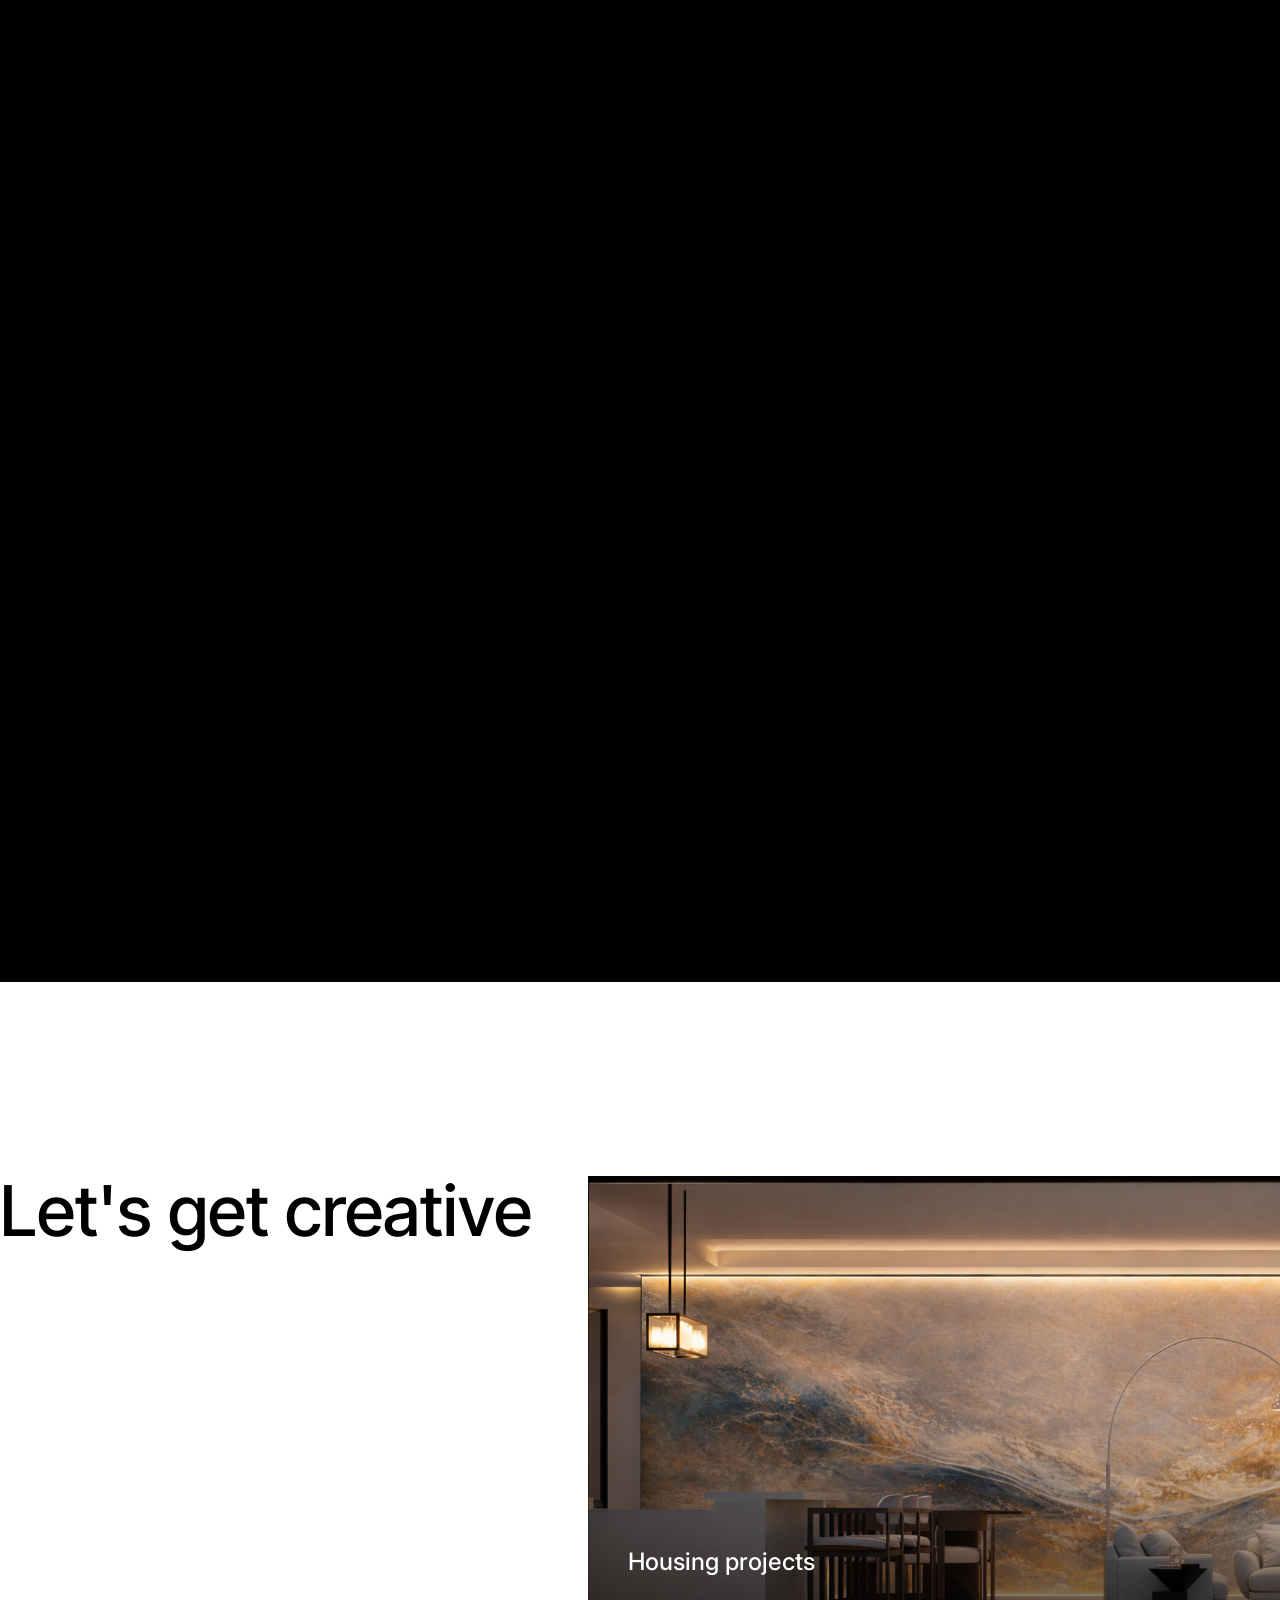
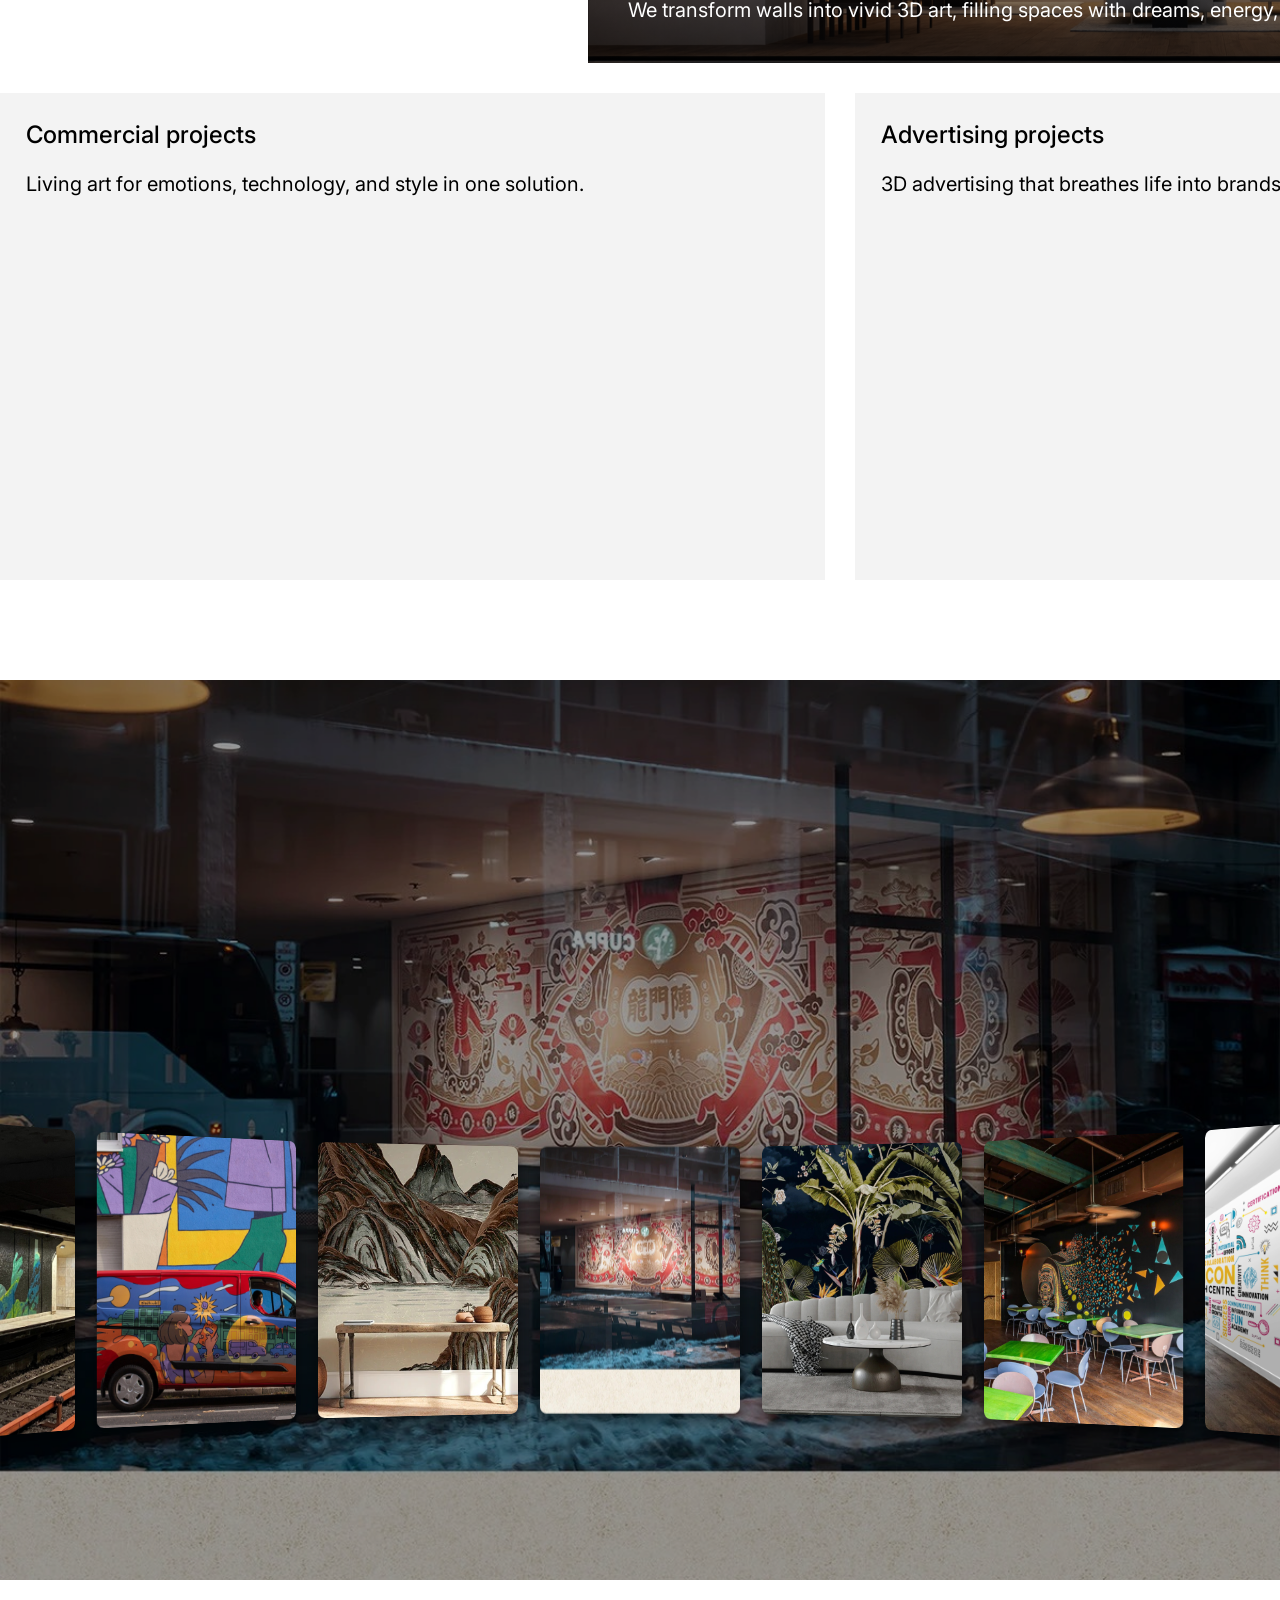
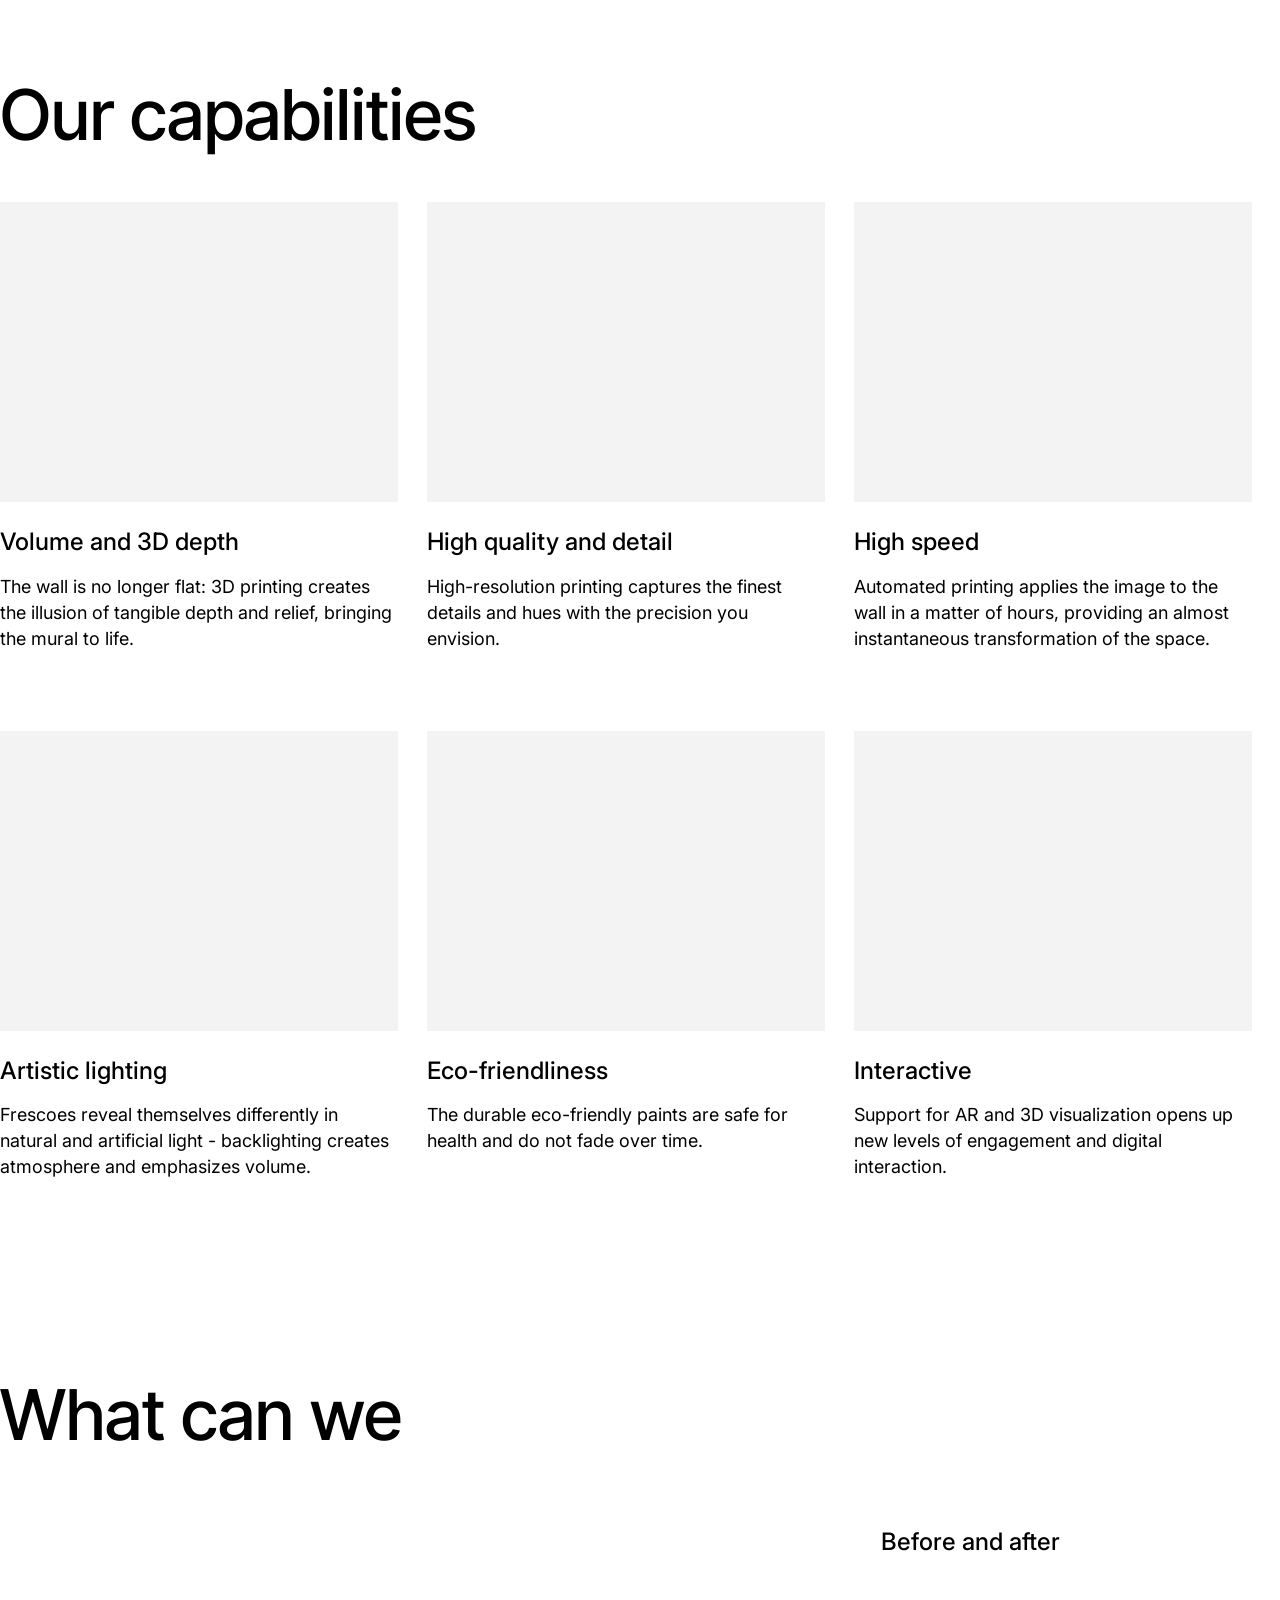
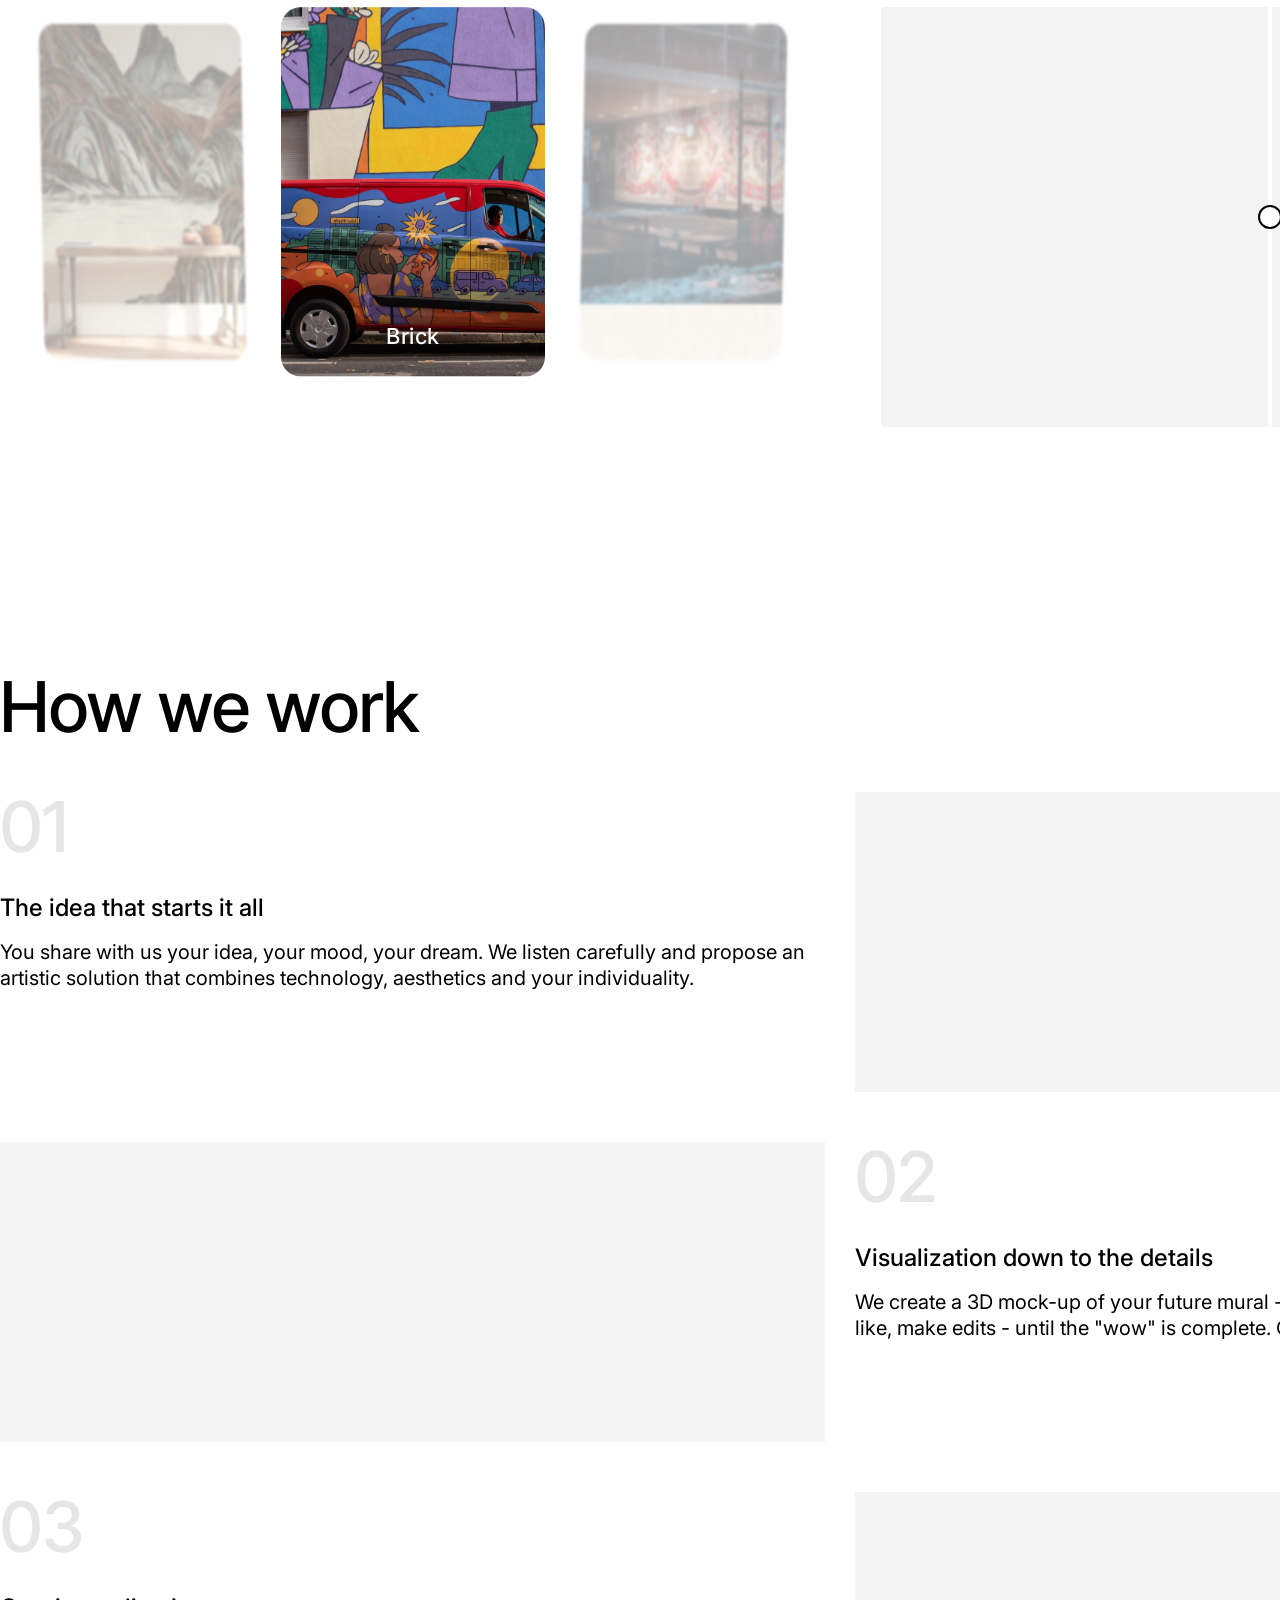
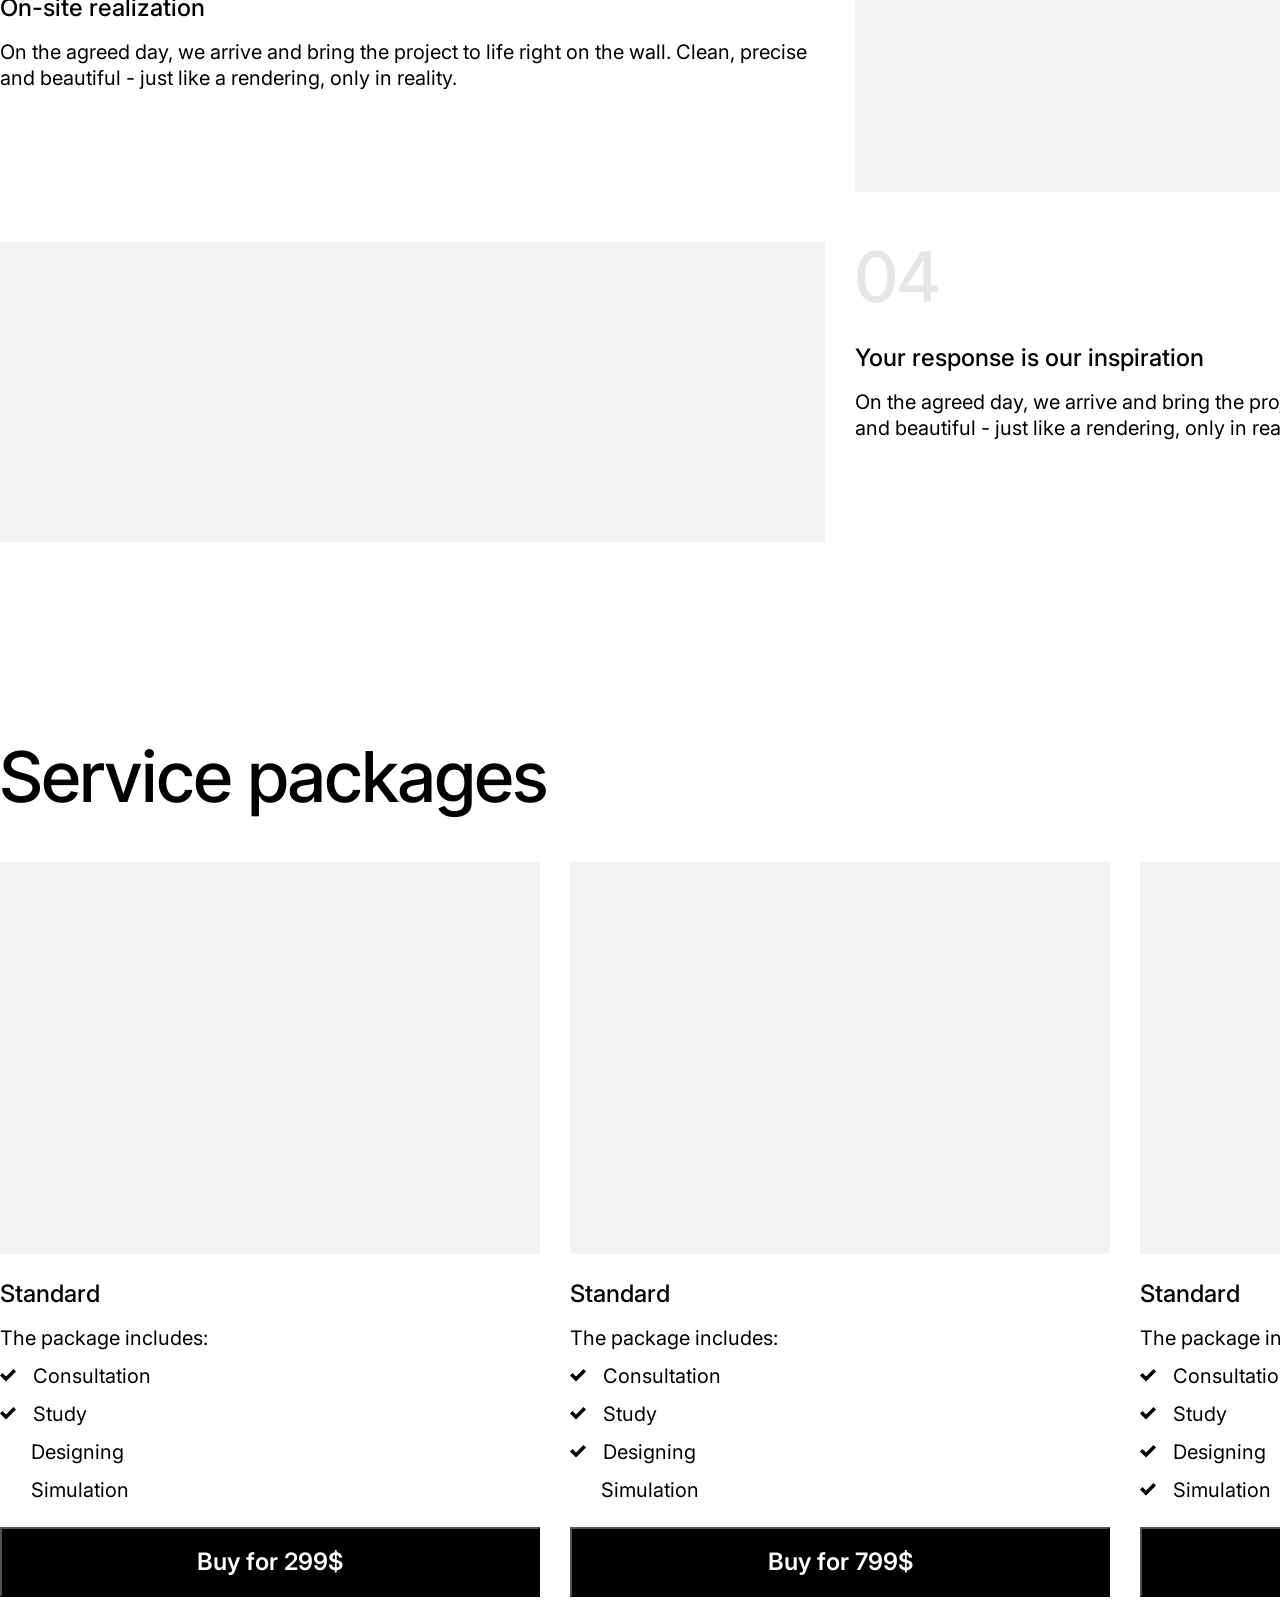
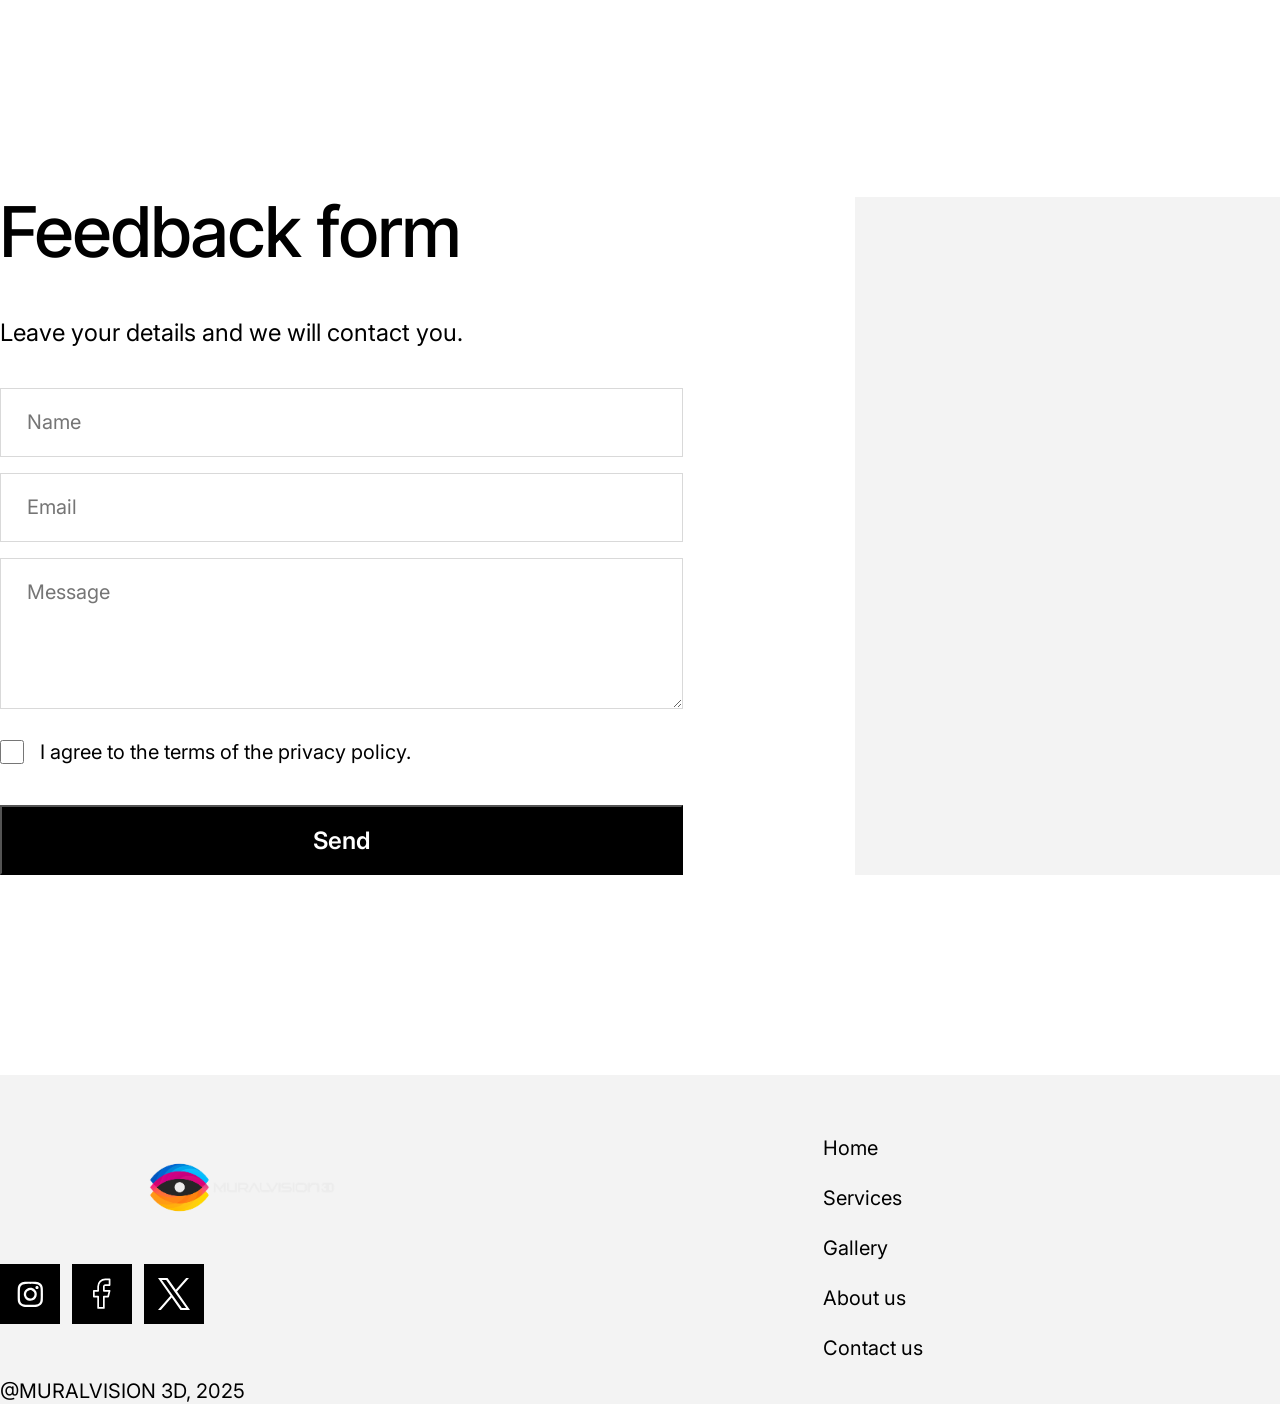
==== commit 57b2ec37: "update website" ====
--- a/index.html
+++ b/index.html
@@ -31,8 +31,27 @@
                     <li>
                         <a href="" class="link nav-item ">Home</a>
                     </li>
-                    <li>
-                        <a href="" class="link nav-item">Services</a>
+                    <li class="services-item">
+                        <a href="services.html" class="link nav-item">Services</a>
+                    
+                        <div class="mega-menu">
+                    
+                            <a href="services.html" class="mega-card">
+                                <img src="./images/D5.png" alt="Housing">
+                                <span>Housing</span>
+                            </a>
+                    
+                            <a href="#" class="mega-card">
+                                <img src="./images/D6.jpg" alt="Commercial">
+                                <span>Commercial</span>
+                            </a>
+                    
+                            <a href="#" class="mega-card">
+                                <img src="./images/D7.jpeg" alt="Advertising">
+                                <span>Advertising</span>
+                            </a>
+                    
+                        </div>
                     </li>
                 </ul>
                 <a href="index.html" class="link">
@@ -55,7 +74,7 @@
                 <video id="video1" autoplay muted playsinline>
                     <source src="./images/MRLVSN3D.mp4" type="video/mp4">
                 </video>
-                <video id="video2" muted playsinline style="display: none;">
+                <video id="video2" muted playsinline loop style="display: none;">
                     <source src="./images/Promo.mp4" type="video/mp4">        
                 </video>
                 <div class="overlay" id="overlay"></div>
@@ -80,22 +99,32 @@
         </section>
         <section class="section-creative">
             <div class="container creative-wrap">
-            
-            <h2 class="title">Let's get creative</h2>
-            <div class="creative-block">
-                <h3 class="mini-title">Housing projects</h3>
-                <p>We transform walls into vivid 3D art, filling spaces with dreams, energy, and inspiration.</p>
-            </div>
-            <div class="creative-block">
-                <h3 class="mini-title">Commercial projects</h3>
-                <p>Living art for emotions, technology, and style in one solution.</p>
-            </div>
-            <div class="creative-block">
-                <h3 class="mini-title">Advertising projects</h3>
-                <p>3D advertising that breathes life into brands and captures every eye.</p>
-            </div>
-            
-        </div>
+                <h2 class="title">Let's get creative</h2>
+                <div class="creative-block wide">
+                    <img src="./images/D5.png" alt="Housing projects" class="block-background">
+                
+                    <h3 class="mini-title">Housing projects</h3>
+                    <p>We transform walls into vivid 3D art, filling spaces with dreams, energy, and inspiration.</p>
+                    <!-- Кнопка переключения темы только для жилищных проектов -->
+                    <button class="mood-toggle" id="housingMoodToggle">
+                        <span class="toggle-track">
+                            <span class="toggle-indicator">
+                                <span class="icon-sun">☀️</span>
+                                <span class="icon-moon">🌙</span>
+                            </span>
+                        </span>
+                        <span class="toggle-text">Day mode</span>
+                    </button>
+                </div>
+                <div class="creative-block">
+                    <h3 class="mini-title">Commercial projects</h3>
+                    <p>Living art for emotions, technology, and style in one solution.</p>
+                </div>
+                <div class="creative-block">
+                    <h3 class="mini-title">Advertising projects</h3>
+                    <p>3D advertising that breathes life into brands and captures every eye.</p>
+                </div>
+            </div>
         </section>
         <script src="https://cdnjs.cloudflare.com/ajax/libs/jquery/3.7.1/jquery.min.js"></script>
         <script src="https://cdnjs.cloudflare.com/ajax/libs/gsap/3.12.2/gsap.min.js"></script>
--- a/css/styles.css
+++ b/css/styles.css
@@ -43,19 +43,29 @@
 /*      ******  HEADER  ******    */
 
 .header{
-    
     position: fixed;
-    width: 100%;
+    top: 20px;
+    left: 50%;
+    transform: translateX(-50%);
+    width: 92%;
+
     z-index: 10;
+
+    display: flex;
+    align-items: center;
+
     background: transparent;
-    transition: background 0.5s ease, opacity 0.5s ease;
+    border-radius: 18px;
+
+    transition: background 0.4s ease, opacity 0.4s ease;
+
     opacity: 1;
-    display: flex;
-    align-items: center;
-}   
-
-header.scrolled {
-    background: black; }
+}
+
+.header.scrolled,
+.header:hover {
+    background: black;
+}
 
 
 header.hidden {
@@ -131,7 +141,200 @@
     display: flex;
     gap: 70px;
 }
-
+/* ==== SERVICES DROPDOWN ==== */
+
+.services-item {
+    position: relative;
+}
+
+/* Контейнер выпадающего меню */
+.mega-menu {
+    position: absolute;
+    top: 60px;
+    left: 0;
+
+    display: flex;
+    gap: 30px;
+
+    padding: 30px;
+    background: #111;
+    border-radius: 12px;
+
+    opacity: 0;
+    visibility: hidden;
+    transform: translateY(20px);
+    transition: 0.4s ease;
+
+    z-index: 100;
+}
+
+/* Показ при наведении */
+.services-item:hover .mega-menu {
+    opacity: 1;
+    visibility: visible;
+    transform: translateY(0);
+}
+
+/* Карточки */
+.mega-card {
+    display: flex;
+    flex-direction: column;
+    text-decoration: none;
+    color: white;
+    width: 220px;
+}
+
+.mega-card img {
+    width: 100%;
+    height: 150px;
+    object-fit: cover;
+    border-radius: 10px;
+
+    transition: transform 0.4s ease;
+}
+
+.mega-card span {
+    margin-top: 12px;
+    font-size: 18px;
+}
+
+/* Hover эффект */
+.mega-card:hover img {
+    transform: scale(1.05);
+}
+
+/* ===== SERVICES PAGE ===== */
+/* ===== SERVICES DARK BACKGROUND ===== */
+
+.services-page {
+    background-color: #000000;
+    color: #ffffff;
+}
+/* ===== SERVICE DETAIL SECTIONS ===== */
+
+.service-detail {
+    padding: 120px 0;
+}
+
+.service-detail-wrap {
+    display: flex;
+    align-items: center;
+    gap: 80px;
+}
+
+.service-detail.reverse .service-detail-wrap {
+    flex-direction: row-reverse;
+}
+
+.service-text {
+    width: 50%;
+}
+
+.service-text h2 {
+    font-family: 'Inter Tight';
+    font-size: 48px;
+    margin-bottom: 30px;
+}
+
+.service-description {
+    font-size: 20px;
+    line-height: 150%;
+    color: #444;
+}
+
+.service-image {
+    width: 50%;
+}
+
+.service-image img {
+    width: 100%;
+    height: 450px;
+    object-fit: cover;
+    border-radius: 16px;
+}
+/* ===== SERVICES PAGE BLACK BACKGROUND ===== */
+
+body.services-page {
+    background-color: #000000;
+    color: #ffffff;
+    margin: 0;
+}
+
+/* ===== SERVICES PAGE BLACK BACKGROUND ===== */
+
+body.services-page {
+    background-color: #000000;
+    color: #ffffff;
+    margin: 0;
+}
+
+
+/* ===== SERVICES HERO ===== */
+
+.services-hero {
+    position: relative;
+    height: 90vh;
+    background-size: cover;
+    background-position: center;
+    display: flex;
+    justify-content: center;   /* центр по горизонтали */
+    align-items: center;       /* центр по вертикали */
+    text-align: center;        /* текст по центру */
+    padding: 0 20px;
+    overflow: hidden;
+}
+
+/* Лёгкое затемнение 5–10% */
+
+.hero-overlay {
+    position: absolute;
+    inset: 0;
+    background: rgba(0, 0, 0, 0.08);
+    z-index: 1;
+}
+
+/* Контент */
+
+.services-hero-content {
+    position: relative;
+    z-index: 2;
+    max-width: 900px;
+    margin-top: 250px; /* регулируй значение */
+}
+
+/* Заголовок */
+
+.services-hero-title {
+    font-family: 'Inter Tight', sans-serif;
+    font-size: 72px;
+    font-weight: 600;
+    margin-bottom: 60px;
+    letter-spacing: 2px;
+}
+
+/* Описание */
+
+.services-hero-description {
+    font-family: 'Inter', sans-serif;
+    font-size: 20px;
+    line-height: 160%;
+    color: #e0e0e0;
+}
+
+
+.hero-overlay {
+    position: absolute;
+    inset: 0;
+    background: linear-gradient(
+        to top,
+        rgba(0, 0, 0, 1) 0%,      /* полностью чёрный низ */
+        rgba(0, 0, 0, 0.85) 20%,
+        rgba(0, 0, 0, 0.5) 40%,
+        rgba(0, 0, 0, 0.15) 70%,
+        rgba(0, 0, 0, 0) 100%     /* верх прозрачный */
+    );
+    z-index: 1;
+}
 /*  *****    HERO   ******  */
 
 .hero {
@@ -340,6 +543,7 @@
     padding-bottom: 100px;
 }
 
+/* Заголовок секции */
 .title {
     font-family: 'Inter Tight';
     font-style: normal;
@@ -349,31 +553,276 @@
     color: #000000;
 }
 
+/* Контейнер блоков */
+.creative-wrap {
+    display: flex;
+    flex-wrap: wrap;
+    gap: 30px;
+    justify-content: space-between;
+}
+
+/* Обычные блоки */
 .creative-block {
     width: 825px;
     height: 487px;
     background-color: #F3F3F3;
+
     display: flex;
     flex-direction: column;
     align-items: flex-start;
-    padding: 0px;
+
     gap: 20px;
-    padding-top: 26px;
-    padding-left: 26px;
-}
-
+    padding: 26px;
+}
+
+/* Широкий блок с картинкой */
 .creative-block.wide {
-    width: 100%; /* или конкретное значение, например 1200px */
-    max-width: 100%; /* если нужно ограничить */
-}
-
-.creative-wrap {
-    display: flex;
-    flex-wrap: wrap;
-    gap: 30px;
-    justify-content: space-between;
-}
-
+    width: 65%;
+    max-width: 100%;
+
+    position: relative;
+    overflow: hidden;
+    color: white;
+
+    display: flex;
+    flex-direction: column;
+    justify-content: flex-end; /* текст внизу */
+
+    padding: 40px;
+}
+
+/* Фоновая картинка */
+.block-background {
+    position: absolute;
+    top: 0;
+    left: 0;
+    width: 100%;
+    height: 100%;
+
+    object-fit: cover;
+
+    z-index: 1;
+    transition: transform 0.8s cubic-bezier(0.22, 1, 0.36, 1);
+}
+
+/* Затемнение снизу для читаемости текста */
+.creative-block.wide::after {
+    content: "";
+    position: absolute;
+    left: 0;
+    bottom: 0;
+    width: 100%;
+    height: 55%;
+
+    background: linear-gradient(
+        to top,
+        rgba(0, 0, 0, 0.7),
+        rgba(0, 0, 0, 0.3),
+        transparent
+    );
+
+    z-index: 2;
+}
+
+/* Текст поверх картинки */
+.creative-block.wide h3,
+.creative-block.wide p {
+    position: relative;
+    z-index: 3;
+}
+
+/* Zoom эффект */
+.creative-block.wide:hover .block-background {
+    transform: scale(1.08);
+}
+
+/*      ****** ELEGANT MOOD TOGGLE FOR HOUSING PROJECTS  ******      */
+
+.creative-block.wide {
+    position: relative;
+    overflow: hidden;
+}
+
+/* Кнопка переключения настроения */
+.mood-toggle {
+    position: absolute;
+    top: 30px;
+    right: 30px;
+    z-index: 10;
+    
+    background: rgba(255, 255, 255, 0.15);
+    backdrop-filter: blur(12px);
+    border: 1px solid rgba(255, 255, 255, 0.25);
+    border-radius: 60px;
+    
+    padding: 6px;
+    cursor: pointer;
+    
+    display: flex;
+    align-items: center;
+    gap: 10px;
+    
+    font-family: 'Inter Tight', sans-serif;
+    font-size: 14px;
+    font-weight: 500;
+    letter-spacing: 0.5px;
+    color: white;
+    
+    box-shadow: 0 8px 20px rgba(0, 0, 0, 0.15);
+    
+    transition: all 0.4s cubic-bezier(0.23, 1, 0.32, 1);
+    
+    border: none;
+    outline: none;
+}
+
+.mood-toggle:hover {
+    background: rgba(255, 255, 255, 0.25);
+    box-shadow: 0 10px 25px rgba(0, 0, 0, 0.2);
+    transform: translateY(-2px);
+}
+
+.mood-toggle:active {
+    transform: translateY(0);
+}
+
+/* Трек переключателя */
+.toggle-track {
+    width: 48px;
+    height: 24px;
+    background: rgba(0, 0, 0, 0.3);
+    border-radius: 40px;
+    position: relative;
+    transition: background 0.3s ease;
+}
+
+/* Индикатор переключения */
+.toggle-indicator {
+    position: absolute;
+    width: 20px;
+    height: 20px;
+    background: white;
+    border-radius: 50%;
+    top: 2px;
+    left: 2px;
+    
+    display: flex;
+    align-items: center;
+    justify-content: center;
+    
+    box-shadow: 0 2px 8px rgba(0, 0, 0, 0.2);
+    transition: transform 0.4s cubic-bezier(0.23, 1, 0.32, 1);
+}
+
+/* Иконки */
+.icon-sun, .icon-moon {
+    font-size: 12px;
+    position: absolute;
+    transition: opacity 0.3s ease, transform 0.3s ease;
+}
+
+.icon-sun {
+    opacity: 1;
+    transform: rotate(0) scale(1);
+}
+
+.icon-moon {
+    opacity: 0;
+    transform: rotate(90deg) scale(0);
+}
+
+/* Текст кнопки */
+.toggle-text {
+    padding-right: 12px;
+    transition: color 0.3s ease;
+}
+
+/* НОЧНОЙ РЕЖИМ */
+.mood-toggle.night-mode {
+    background: rgba(0, 0, 0, 0.4);
+    border-color: rgba(255, 255, 255, 0.15);
+}
+
+.mood-toggle.night-mode .toggle-track {
+    background: rgba(255, 255, 255, 0.25);
+}
+
+.mood-toggle.night-mode .toggle-indicator {
+    transform: translateX(24px);
+    background: #2c3e50;
+}
+
+.mood-toggle.night-mode .icon-sun {
+    opacity: 0;
+    transform: rotate(-90deg) scale(0);
+}
+
+.mood-toggle.night-mode .icon-moon {
+    opacity: 1;
+    transform: rotate(0) scale(1);
+    color: #f1c40f;
+}
+
+/* Стили для блока в ночном режиме */
+.creative-block.wide.night-mode {
+    color: #ecf0f1;
+}
+
+.creative-block.wide.night-mode .block-background {
+    filter: brightness(0.7) saturate(1.2) contrast(1.1);
+}
+
+.creative-block.wide.night-mode::after {
+    background: linear-gradient(
+        to top,
+        rgba(0, 0, 0, 0.9),
+        rgba(0, 0, 0, 0.4),
+        transparent
+    );
+}
+
+/* Анимация появления кнопки */
+@keyframes slideInFade {
+    from {
+        opacity: 0;
+        transform: translateY(-20px);
+    }
+    to {
+        opacity: 1;
+        transform: translateY(0);
+    }
+}
+
+.mood-toggle {
+    animation: slideInFade 0.6s ease forwards;
+}
+
+/* Адаптивность */
+@media (max-width: 768px) {
+    .mood-toggle {
+        top: 20px;
+        right: 20px;
+        padding: 4px;
+    }
+    
+    .toggle-text {
+        display: none; /* На мобильных скрываем текст */
+    }
+    
+    .toggle-track {
+        width: 44px;
+        height: 22px;
+    }
+    
+    .toggle-indicator {
+        width: 18px;
+        height: 18px;
+    }
+    
+    .mood-toggle.night-mode .toggle-indicator {
+        transform: translateX(22px);
+    }
+}
 
 /*      ****** GALLERY  ******      */
 
